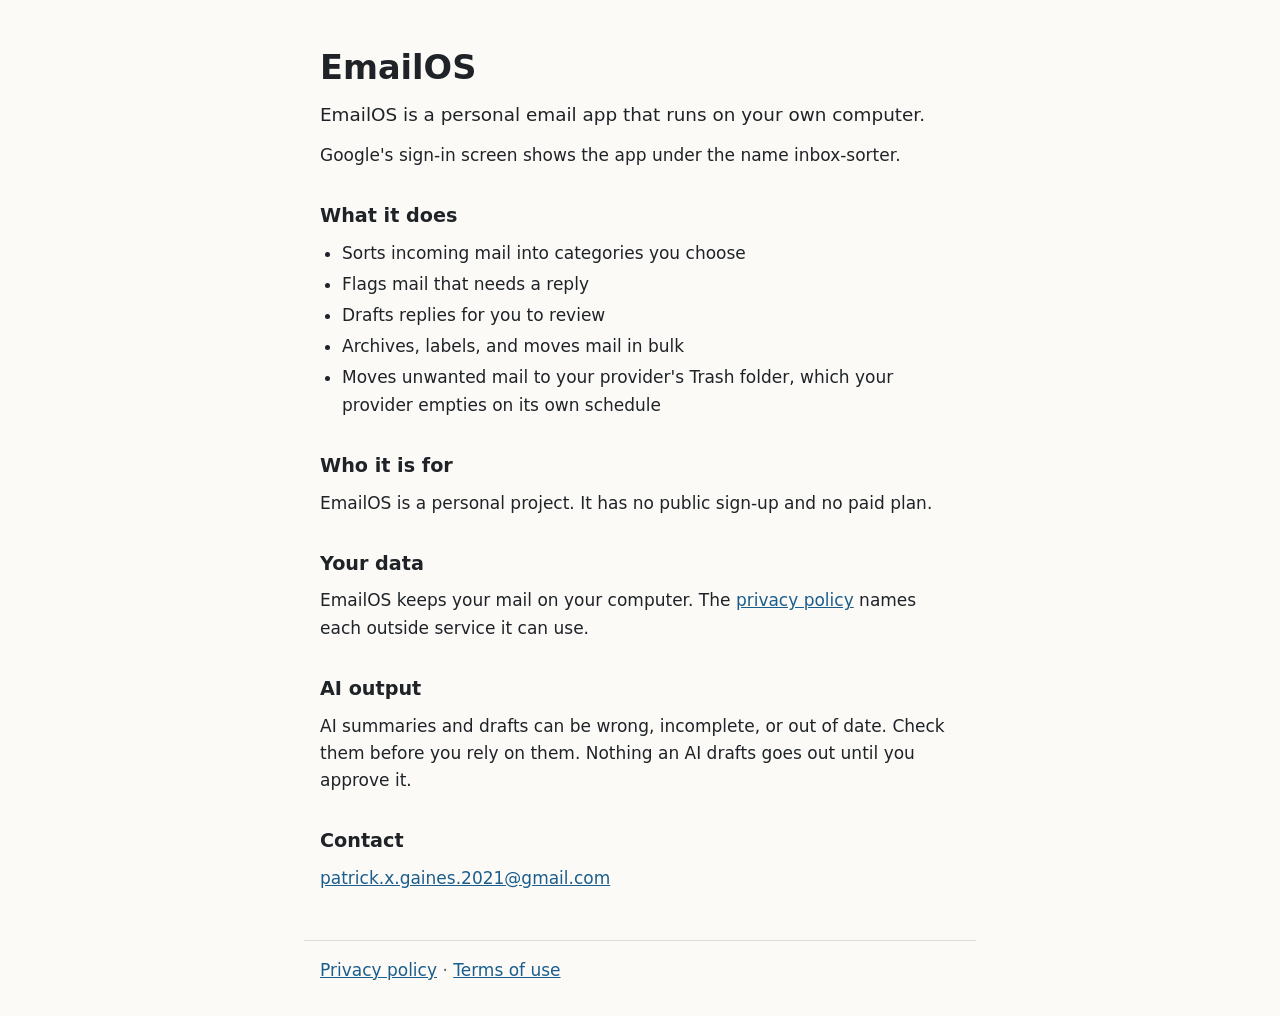
==== index.html @ 0edae31a "Add files via upload" ====
<!doctype html>
<html lang="en-NZ">
<head>
<meta charset="utf-8">
<meta name="viewport" content="width=device-width, initial-scale=1">
<title>EmailOS</title>
<meta name="description" content="EmailOS is a personal email app that runs on your own computer.">
<link rel="stylesheet" href="style.css">
</head>
<body>
<main>
<h1>EmailOS</h1>
<p class="lead">EmailOS is a personal email app that runs on your own computer.</p>
<p>Google's sign-in screen shows the app under the name inbox-sorter.</p>

<h2>What it does</h2>
<ul>
<li>Sorts incoming mail into categories you choose</li>
<li>Flags mail that needs a reply</li>
<li>Drafts replies for you to review</li>
<li>Archives, labels, and moves mail in bulk</li>
<li>Moves unwanted mail to your provider's Trash folder, which your provider empties on its own schedule</li>
</ul>

<h2>Who it is for</h2>
<p>EmailOS is a personal project. It has no public sign-up and no paid plan.</p>

<h2>Your data</h2>
<p>EmailOS keeps your mail on your computer. The <a href="privacy.html">privacy policy</a> names each outside service it can use.</p>

<h2>AI output</h2>
<p>AI summaries and drafts can be wrong, incomplete, or out of date. Check them before you rely on them. Nothing an AI drafts goes out until you approve it.</p>

<h2>Contact</h2>
<p><a href="mailto:patrick.x.gaines.2021@gmail.com">patrick.x.gaines.2021@gmail.com</a></p>
</main>
<footer><a href="privacy.html">Privacy policy</a> · <a href="terms.html">Terms of use</a></footer>
</body>
</html>
---- style.css ----
:root {
  --bg: #fbfaf7;
  --ink: #1f2328;
  --muted: #5b6168;
  --link: #1b5e8c;
  --line: #dfdcd4;
}

@media (prefers-color-scheme: dark) {
  :root {
    --bg: #17191c;
    --ink: #eceae5;
    --muted: #a7acb2;
    --link: #8cc4ea;
    --line: #33373c;
  }
}

* { box-sizing: border-box; }

body {
  margin: 0;
  background: var(--bg);
  color: var(--ink);
  font: 17px/1.6 system-ui, -apple-system, "Segoe UI", Roboto, sans-serif;
}

main, footer {
  max-width: 42rem;
  margin: 0 auto;
  padding: 0 16px;
}

main { padding-top: 48px; }

footer {
  margin-top: 48px;
  padding-top: 16px;
  padding-bottom: 32px;
  border-top: 1px solid var(--line);
  color: var(--muted);
}

h1 { font-size: 2.1rem; line-height: 1.2; margin: 0 0 12px; }
h2 { font-size: 1.2rem; margin: 32px 0 8px; }
p, ul { margin: 0 0 12px; }
ul { padding-left: 22px; }
li { margin-bottom: 4px; }
a { color: var(--link); }
.lead { font-size: 1.15rem; }
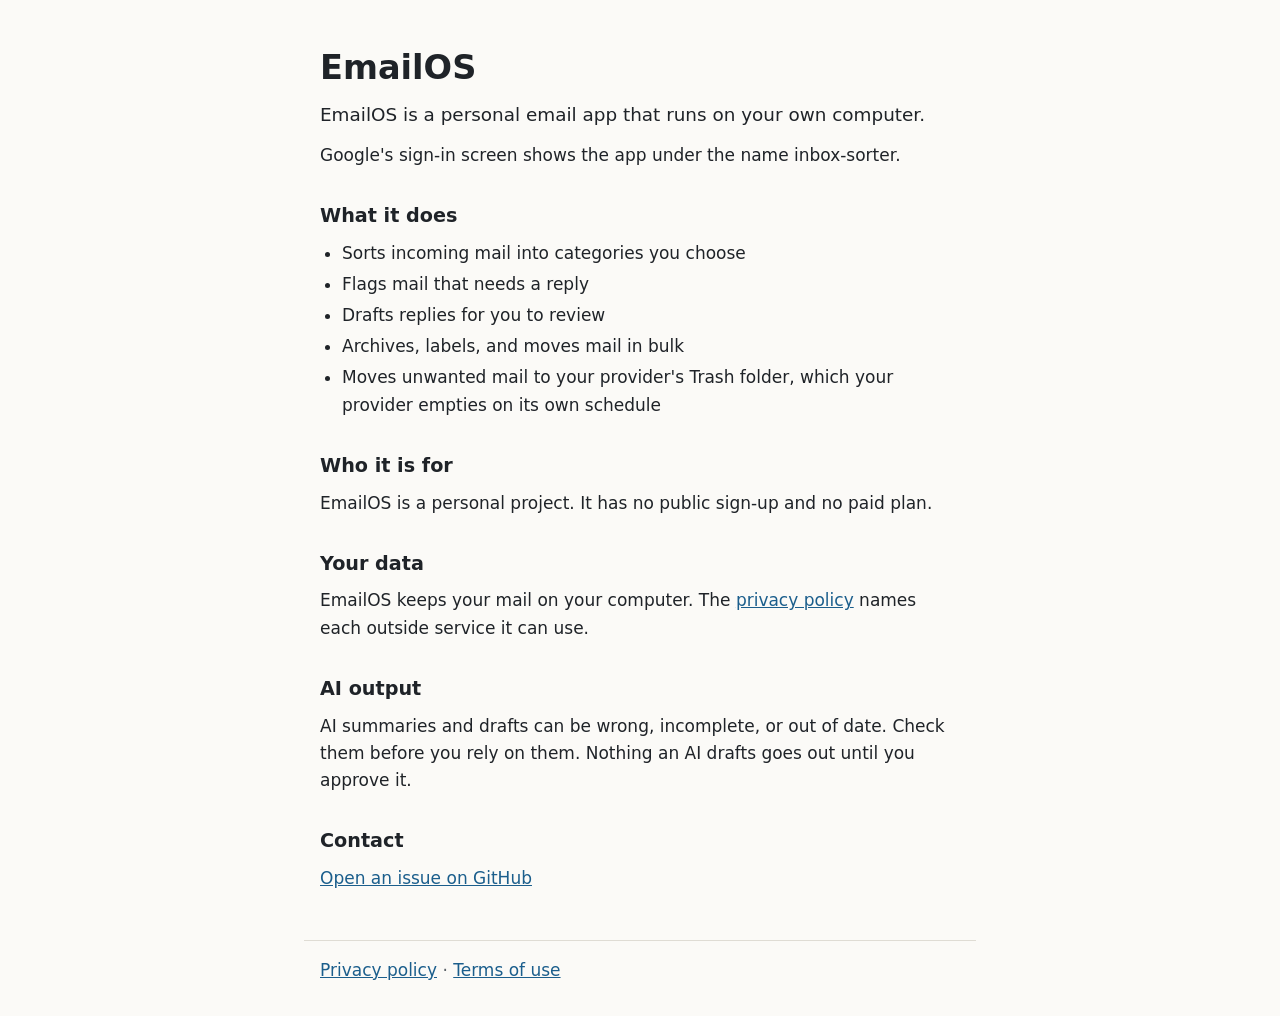
==== commit 75433335: "Add files via upload" ====
--- a/index.html
+++ b/index.html
@@ -32,7 +32,7 @@
 <p>AI summaries and drafts can be wrong, incomplete, or out of date. Check them before you rely on them. Nothing an AI drafts goes out until you approve it.</p>
 
 <h2>Contact</h2>
-<p><a href="mailto:patrick.x.gaines.2021@gmail.com">patrick.x.gaines.2021@gmail.com</a></p>
+<p><a href="https://github.com/cyclone123ok/emailos-site/issues">Open an issue on GitHub</a></p>
 </main>
 <footer><a href="privacy.html">Privacy policy</a> · <a href="terms.html">Terms of use</a></footer>
 </body>
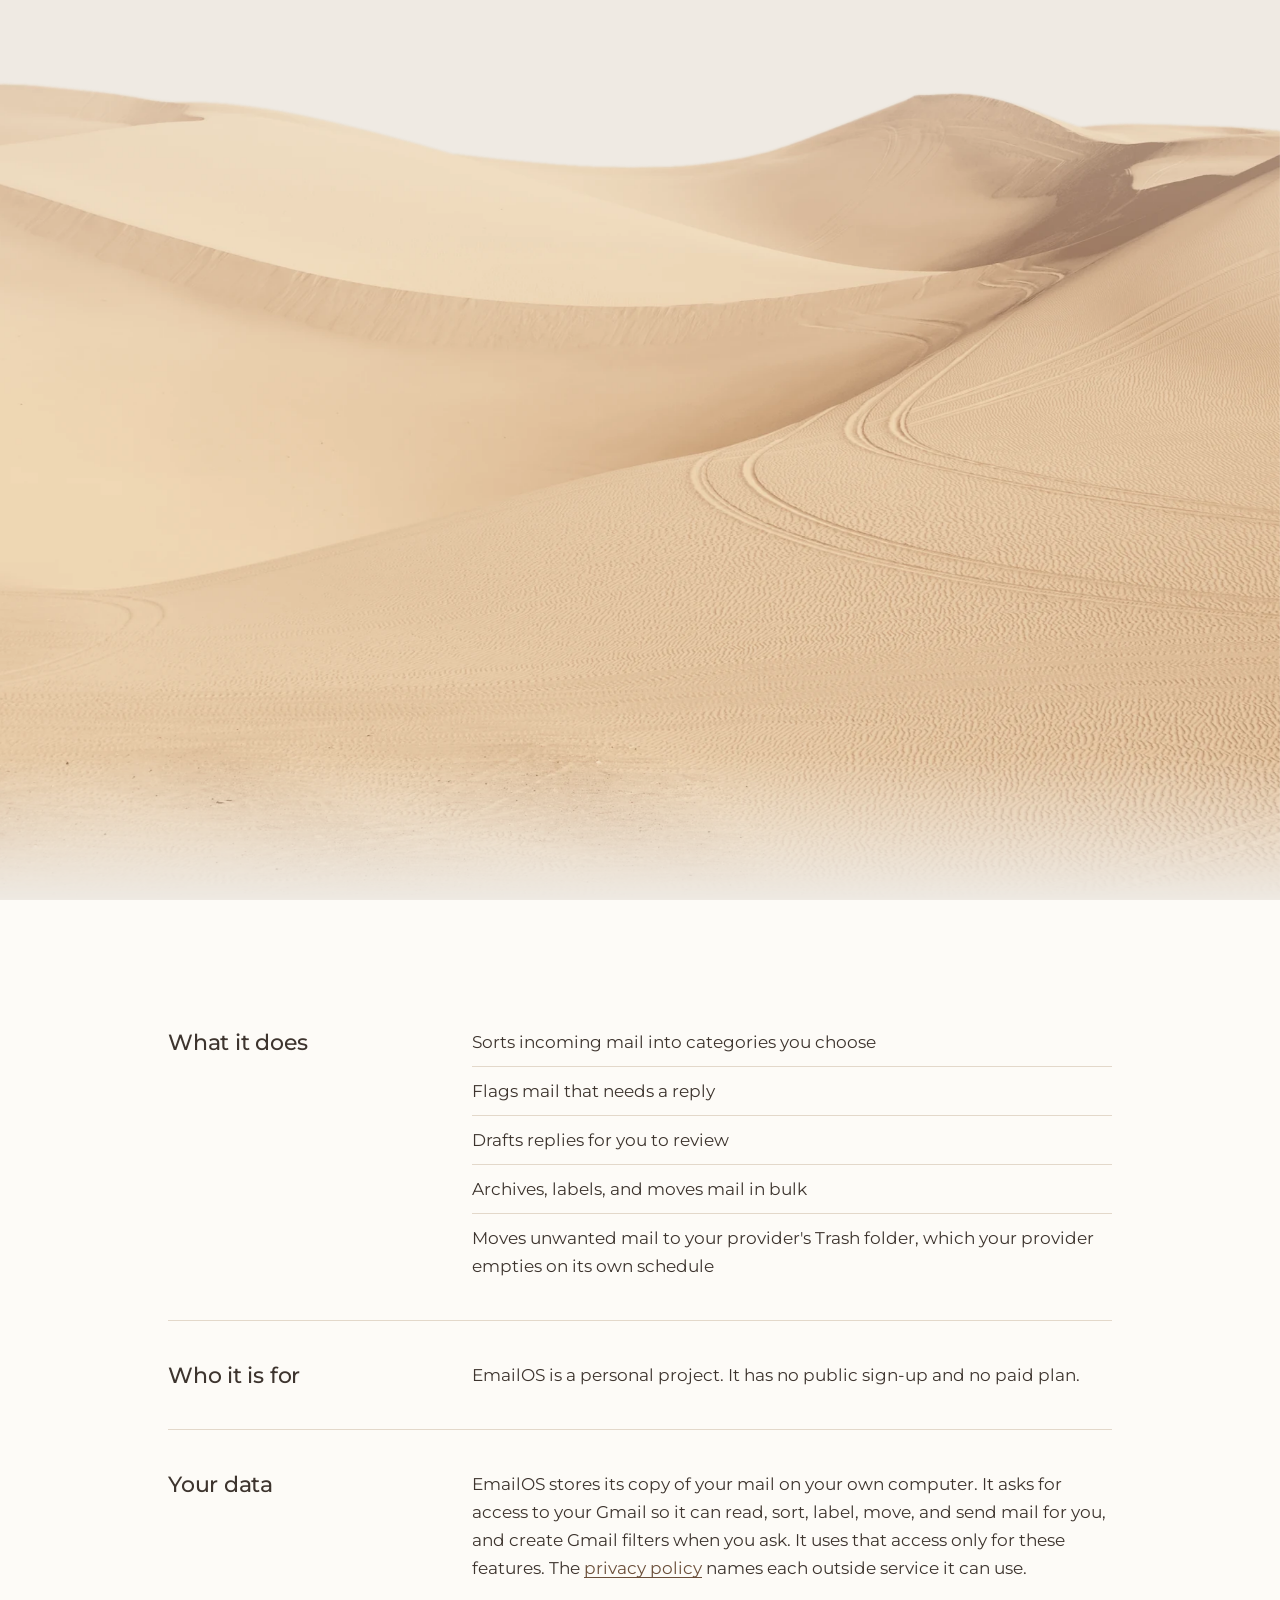
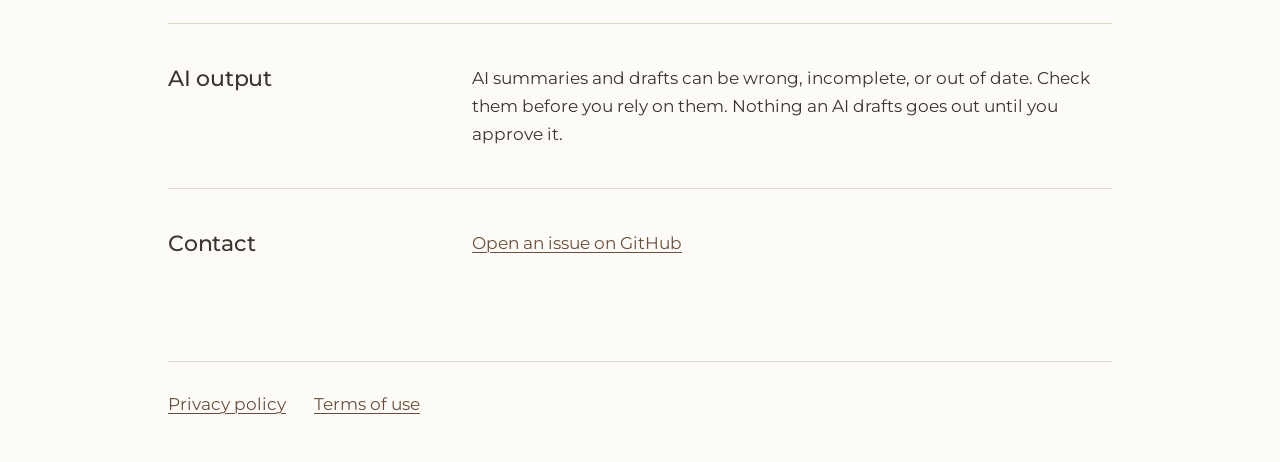
==== commit 4a652062: "New home page, corrected privacy and terms" ====
--- a/index.html
+++ b/index.html
@@ -1,39 +1,77 @@
-<!doctype html>
+<!DOCTYPE html>
 <html lang="en-NZ">
 <head>
 <meta charset="utf-8">
 <meta name="viewport" content="width=device-width, initial-scale=1">
-<title>EmailOS</title>
+<meta http-equiv="Content-Security-Policy" content="default-src 'none'; img-src 'self'; style-src 'self'; font-src 'self'; script-src 'self'; base-uri 'none'; form-action 'none'">
+<meta name="referrer" content="strict-origin-when-cross-origin">
+<title>EmailOS | Less inbox. More day.</title>
 <meta name="description" content="EmailOS is a personal email app that runs on your own computer.">
-<link rel="stylesheet" href="style.css">
+<link rel="canonical" href="https://cyclone123ok.github.io/emailos-site/">
+<meta name="theme-color" content="#efeae3" media="(prefers-color-scheme: light)">
+<meta name="theme-color" content="#2f2823" media="(prefers-color-scheme: dark)">
+<meta property="og:type" content="website">
+<meta property="og:title" content="EmailOS | Less inbox. More day.">
+<meta property="og:description" content="EmailOS is a personal email app that runs on your own computer.">
+<meta property="og:url" content="https://cyclone123ok.github.io/emailos-site/">
+<meta property="og:image" content="https://cyclone123ok.github.io/emailos-site/assets/dunes-1000.webp">
+<link rel="icon" href="assets/icon.svg" type="image/svg+xml">
+<link rel="preload" href="assets/montserrat.woff2" as="font" type="font/woff2" crossorigin>
+<link rel="stylesheet" href="style.css?v=6">
+<script src="intro.js?v=6"></script>
 </head>
-<body>
-<main>
-<h1>EmailOS</h1>
-<p class="lead">EmailOS is a personal email app that runs on your own computer.</p>
-<p>Google's sign-in screen shows the app under the name inbox-sorter.</p>
+<body class="home">
+<a class="skip" href="#about">Skip to the details</a>
 
-<h2>What it does</h2>
-<ul>
-<li>Sorts incoming mail into categories you choose</li>
-<li>Flags mail that needs a reply</li>
-<li>Drafts replies for you to review</li>
-<li>Archives, labels, and moves mail in bulk</li>
-<li>Moves unwanted mail to your provider's Trash folder, which your provider empties on its own schedule</li>
-</ul>
+<header class="hero">
+  <picture>
+    <source media="(prefers-color-scheme: dark)" srcset="assets/dunes-dark-1000.webp 1000w, assets/dunes-dark.webp 2400w" sizes="100vw">
+    <img class="hero-dunes" src="assets/dunes-1000.webp" srcset="assets/dunes-1000.webp 1000w, assets/dunes.webp 2400w" sizes="100vw" alt="" fetchpriority="high" decoding="async">
+  </picture>
+  <div class="hero-brand">
+    <h1><img src="assets/icon.svg" alt="" width="72" height="72"><span>EmailOS</span></h1>
+    <p class="hero-slogan">Less inbox. More day.</p>
+    <p class="lead">EmailOS is a personal email app that runs on your own computer.</p>
+    <p class="hero-note">Google's sign-in screen shows the app under the name <span class="keep">inbox-sorter</span>.</p>
+  </div>
+  <a class="hero-next" href="#about" aria-label="Read about EmailOS">
+    <svg viewBox="0 0 24 24" width="24" height="24" fill="none" stroke="currentColor" stroke-width="1.6" stroke-linecap="round" stroke-linejoin="round" aria-hidden="true"><path d="M5 9l7 7 7-7"/></svg>
+  </a>
+</header>
 
-<h2>Who it is for</h2>
-<p>EmailOS is a personal project. It has no public sign-up and no paid plan.</p>
+<main id="about" tabindex="-1">
+  <section>
+    <h2>What it does</h2>
+    <ul class="ruled">
+      <li>Sorts incoming mail into categories you choose</li>
+      <li>Flags mail that needs a reply</li>
+      <li>Drafts replies for you to review</li>
+      <li>Archives, labels, and moves mail in bulk</li>
+      <li>Moves unwanted mail to your provider's Trash folder, which your provider empties on its own schedule</li>
+    </ul>
+  </section>
 
-<h2>Your data</h2>
-<p>EmailOS keeps your mail on your computer. The <a href="privacy.html">privacy policy</a> names each outside service it can use.</p>
+  <section>
+    <h2>Who it is for</h2>
+    <p>EmailOS is a personal project. It has no public sign-up and no paid plan.</p>
+  </section>
 
-<h2>AI output</h2>
-<p>AI summaries and drafts can be wrong, incomplete, or out of date. Check them before you rely on them. Nothing an AI drafts goes out until you approve it.</p>
+  <section>
+    <h2>Your data</h2>
+    <p>EmailOS stores its copy of your mail on your own computer. It asks for access to your Gmail so it can read, sort, label, move, and send mail for you, and create Gmail filters when you ask. It uses that access only for these features. The <a href="privacy.html">privacy policy</a> names each outside service it can use.</p>
+  </section>
 
-<h2>Contact</h2>
-<p><a href="https://github.com/cyclone123ok/emailos-site/issues">Open an issue on GitHub</a></p>
+  <section>
+    <h2>AI output</h2>
+    <p>AI summaries and drafts can be wrong, incomplete, or out of date. Check them before you rely on them. Nothing an AI drafts goes out until you approve it.</p>
+  </section>
+
+  <section>
+    <h2>Contact</h2>
+    <p><a href="https://github.com/cyclone123ok/emailos-site/issues">Open an issue on GitHub</a></p>
+  </section>
 </main>
-<footer><a href="privacy.html">Privacy policy</a> · <a href="terms.html">Terms of use</a></footer>
+
+<footer><a href="privacy.html">Privacy policy</a><a href="terms.html">Terms of use</a></footer>
 </body>
 </html>
--- a/style.css
+++ b/style.css
@@ -1,50 +1,354 @@
+@font-face {
+  font-family: "Montserrat";
+  src: url("assets/montserrat.woff2") format("woff2");
+  font-weight: 100 900;
+  font-display: swap;
+}
+
+@font-face {
+  font-family: "Kaushan Script";
+  src: url("assets/kaushan-script.woff2") format("woff2");
+  font-display: swap;
+}
+
 :root {
-  --bg: #fbfaf7;
-  --ink: #1f2328;
-  --muted: #5b6168;
-  --link: #1b5e8c;
-  --line: #dfdcd4;
+  color-scheme: light dark;
+  --bg: #fdfbf7;
+  --sky: #efeae3;
+  --ink: #3d342e;
+  --paint: #3d342e;
+  --muted: #6e5e51;
+  --link: #6b4f3a;
+  --line: #e3d8ca;
+  --ring: #6b4f3a;
+  --pick: #c2b2a2;
+  --glow: rgb(253 251 247 / 0.62);
+  --sprite: url("assets/slogan-light.webp");
+  --ease: cubic-bezier(0.16, 1, 0.3, 1);
 }
 
 @media (prefers-color-scheme: dark) {
   :root {
-    --bg: #17191c;
-    --ink: #eceae5;
-    --muted: #a7acb2;
-    --link: #8cc4ea;
-    --line: #33373c;
+    --bg: #241e1a;
+    --sky: #2f2823;
+    --ink: #fdfbf7;
+    --paint: #fdfbf7;
+    --muted: #d3c6b8;
+    --link: #e2c9ad;
+    --line: #4d4339;
+    --ring: #e2c9ad;
+    --pick: #684f3a;
+    --glow: rgb(36 30 26 / 0.18);
+    --sprite: url("assets/slogan-dark.webp");
   }
 }
 
 * { box-sizing: border-box; }
+
+html {
+  scroll-behavior: smooth;
+  scrollbar-color: var(--pick) var(--bg);
+  -webkit-text-size-adjust: 100%;
+}
 
 body {
   margin: 0;
   background: var(--bg);
   color: var(--ink);
-  font: 17px/1.6 system-ui, -apple-system, "Segoe UI", Roboto, sans-serif;
-}
-
-main, footer {
-  max-width: 42rem;
+  font: 400 1.0625rem/1.65 "Montserrat", system-ui, -apple-system, "Segoe UI", sans-serif;
+}
+
+::selection { background: var(--pick); color: var(--ink); }
+
+a {
+  color: var(--link);
+  text-decoration-thickness: 1px;
+  text-underline-offset: 3px;
+}
+
+a:hover { text-decoration-thickness: 2px; }
+
+:focus-visible {
+  outline: 2px solid var(--ring);
+  outline-offset: 3px;
+  border-radius: 2px;
+}
+
+main:focus { outline: none; }
+
+.skip {
+  position: absolute;
+  left: 16px;
+  top: -64px;
+  z-index: 5;
+  padding: 10px 16px;
+  background: var(--bg);
+  color: var(--ink);
+  border-radius: 6px;
+}
+
+.skip:focus { top: 16px; }
+
+/* The hero is the same dune as the app, and its resting state needs no script. */
+.hero {
+  position: relative;
+  display: flex;
+  flex-direction: column;
+  align-items: center;
+  min-height: 100vh;
+  min-height: 100svh;
+  padding: clamp(72px, 15svh, 150px) 16px 96px;
+  overflow: hidden;
+  background: var(--sky);
+  text-align: center;
+}
+
+.hero-dunes {
+  position: absolute;
+  inset: 0;
+  width: 100%;
+  height: 100%;
+  object-fit: cover;
+  object-position: center 30%;
+}
+
+.hero-brand {
+  position: relative;
+  z-index: 1;
+  display: grid;
+  justify-items: center;
+  gap: 6px;
+  max-width: 40rem;
+}
+
+/* The dune has a dark ridge behind this text, so soft light keeps it readable at every width. */
+.hero-brand::before {
+  content: "";
+  position: absolute;
+  z-index: -1;
+  inset: -12% -22% -18%;
+  background: radial-gradient(closest-side, var(--glow) 62%, transparent);
+}
+
+.hero h1 {
+  display: flex;
+  align-items: center;
+  gap: 16px;
+  margin: 0;
+  font-size: clamp(2.6rem, 8vw, 4.5rem);
+  font-weight: 300;
+  line-height: 1.1;
+  letter-spacing: -0.02em;
+}
+
+.hero h1 img {
+  width: 1.15em;
+  height: 1.15em;
+  border-radius: 22%;
+  box-shadow: 0 10px 24px rgb(61 52 46 / 0.18);
+}
+
+.hero-slogan {
+  margin: 4px 0 18px;
+  color: var(--paint);
+  font-family: "Kaushan Script", "Brush Script MT", cursive;
+  font-size: clamp(1.7rem, 4.4vw, 2.5rem);
+  line-height: 1.25;
+}
+
+.lead {
+  max-width: 30rem;
+  margin: 0;
+  font-size: clamp(1.05rem, 2.2vw, 1.2rem);
+  font-weight: 500;
+  line-height: 1.5;
+  text-wrap: balance;
+}
+
+.hero-note {
+  max-width: 30rem;
+  margin: 8px 0 0;
+  font-size: 0.875rem;
+  font-weight: 500;
+  text-wrap: balance;
+}
+
+.keep { white-space: nowrap; }
+
+.hero-next {
+  position: absolute;
+  z-index: 1;
+  bottom: 24px;
+  left: 50%;
+  display: grid;
+  place-items: center;
+  width: 48px;
+  height: 48px;
+  margin-left: -24px;
+  border-radius: 50%;
+  color: var(--ink);
+  transition: transform 220ms var(--ease);
+}
+
+.hero-next:hover { transform: translateY(3px); }
+
+/* The opening. Letters are their own layers, so the paint rasters once and only moves after that. */
+.wave {
+  position: absolute;
+  z-index: 2;
+  inset: 0;
+  display: flex;
+  flex-wrap: wrap;
+  align-content: flex-start;
+  justify-content: center;
+  gap: 0 0.34em;
+  padding: clamp(96px, 23svh, 230px) 16px 0;
+  font-size: clamp(3.4rem, 8.6vw, 6rem);
+  line-height: 1.2;
+  pointer-events: none;
+}
+
+.wave-line, .wave-word { display: inline-flex; white-space: nowrap; }
+.wave-line { gap: 0 0.28em; height: 1.2em; }
+
+.wave-letter {
+  display: inline-block;
+  flex: none;
+  width: calc(var(--w) * 1em);
+  height: 1.9063em;
+  margin: -0.3542em calc((var(--a) - var(--w)) * 0.5em);
+  background: var(--sprite) no-repeat calc(var(--x) * -1em) 0 / 16.3229em 1.9063em;
+  opacity: 0;
+  transform-origin: 50% 70%;
+  will-change: transform, opacity;
+  animation: land 1050ms var(--ease) both;
+  animation-delay: calc(var(--i) * var(--stagger));
+}
+
+@keyframes land {
+  0% { opacity: 0; transform: translate3d(-0.08em, 0.95em, 0) rotate(9deg) scale(0.9); }
+  38% { opacity: 1; }
+  58% { transform: translate3d(0, -0.12em, 0) rotate(-2.5deg) scale(1.02); }
+  100% { opacity: 1; transform: none; }
+}
+
+.intro-out .wave-letter {
+  animation: recede 560ms cubic-bezier(0.7, 0, 0.84, 0) both;
+  animation-delay: calc(var(--i) * 10ms);
+}
+
+@keyframes recede {
+  0% { opacity: 1; transform: none; }
+  100% { opacity: 0; transform: translate3d(0.06em, -0.32em, 0) rotate(-3deg) scale(1.03); }
+}
+
+.intro { overflow: hidden; }
+.intro .hero-brand, .intro .hero-next { opacity: 0; }
+
+.intro .hero-dunes {
+  animation: settle 4300ms var(--ease) both;
+}
+
+@keyframes settle {
+  from { transform: scale(1.05); }
+  to { transform: none; }
+}
+
+.intro.intro-logo .hero-brand,
+.intro.intro-logo .hero-next {
+  opacity: 1;
+  transition: opacity 1100ms var(--ease);
+}
+
+.intro.intro-skip .wave { opacity: 0; transition: opacity 220ms ease-out; }
+.intro.intro-skip .hero-brand,
+.intro.intro-skip .hero-next { transition-duration: 240ms; }
+
+/* The details read like a calm page of notes: rows on the page, not boxes. */
+main {
+  width: min(100%, 64rem);
   margin: 0 auto;
-  padding: 0 16px;
-}
-
-main { padding-top: 48px; }
+  padding-inline: clamp(16px, 5vw, 40px);
+}
+
+main { padding-block: clamp(40px, 8vw, 88px) 0; }
+
+section {
+  display: grid;
+  grid-template-columns: minmax(0, 15rem) minmax(0, 1fr);
+  gap: 8px clamp(24px, 5vw, 64px);
+  padding-block: clamp(28px, 4vw, 40px);
+  border-top: 1px solid var(--line);
+}
+
+section:first-child { border-top: 0; }
+
+h2 {
+  margin: 0;
+  font-size: 1.35rem;
+  font-weight: 500;
+  line-height: 1.3;
+  letter-spacing: -0.01em;
+  text-wrap: balance;
+}
+
+section p, section ul { max-width: 65ch; margin: 0; }
+
+.ruled { padding: 0; list-style: none; }
+.ruled li { padding-block: 10px; border-bottom: 1px solid var(--line); }
+.ruled li:first-child { padding-top: 0; }
+.ruled li:last-child { border-bottom: 0; padding-bottom: 0; }
 
 footer {
-  margin-top: 48px;
-  padding-top: 16px;
-  padding-bottom: 32px;
+  display: flex;
+  flex-wrap: wrap;
+  gap: 8px 28px;
+  width: calc(min(100%, 64rem) - 2 * clamp(16px, 5vw, 40px));
+  margin: clamp(32px, 6vw, 64px) auto 0;
+  padding-block: 20px 36px;
   border-top: 1px solid var(--line);
   color: var(--muted);
 }
 
-h1 { font-size: 2.1rem; line-height: 1.2; margin: 0 0 12px; }
-h2 { font-size: 1.2rem; margin: 32px 0 8px; }
-p, ul { margin: 0 0 12px; }
-ul { padding-left: 22px; }
-li { margin-bottom: 4px; }
-a { color: var(--link); }
-.lead { font-size: 1.15rem; }
+footer a {
+  display: inline-block;
+  padding-block: 8px;
+}
+
+/* Privacy and terms stay plain reading pages with the same voice. */
+.page-top {
+  width: min(100%, 44rem);
+  margin: 0 auto;
+  padding: 24px 16px 0;
+}
+
+.page-top a {
+  display: inline-flex;
+  align-items: center;
+  gap: 10px;
+  min-height: 44px;
+  color: var(--ink);
+  font-weight: 500;
+  text-decoration: none;
+}
+
+.page-top img { width: 30px; height: 30px; border-radius: 22%; }
+
+body:not(.home) main { width: min(100%, 44rem); padding: 24px 16px 0; }
+body:not(.home) footer { width: calc(min(100%, 44rem) - 32px); }
+body:not(.home) h1 { margin: 0 0 12px; font-size: clamp(1.9rem, 5vw, 2.5rem); font-weight: 400; line-height: 1.2; letter-spacing: -0.02em; }
+body:not(.home) h2 { margin: 36px 0 8px; font-size: 1.2rem; }
+body:not(.home) main p, body:not(.home) main ul { max-width: 65ch; margin: 0 0 12px; }
+body:not(.home) main ul { padding-left: 22px; }
+body:not(.home) main li { margin-bottom: 4px; }
+
+@media (max-width: 40rem) {
+  section { grid-template-columns: minmax(0, 1fr); }
+  .wave { gap: 0; }
+  .wave-line { width: 100%; justify-content: center; }
+}
+
+@media (prefers-reduced-motion: reduce) {
+  html { scroll-behavior: auto; }
+  .hero-next { transition: none; }
+}
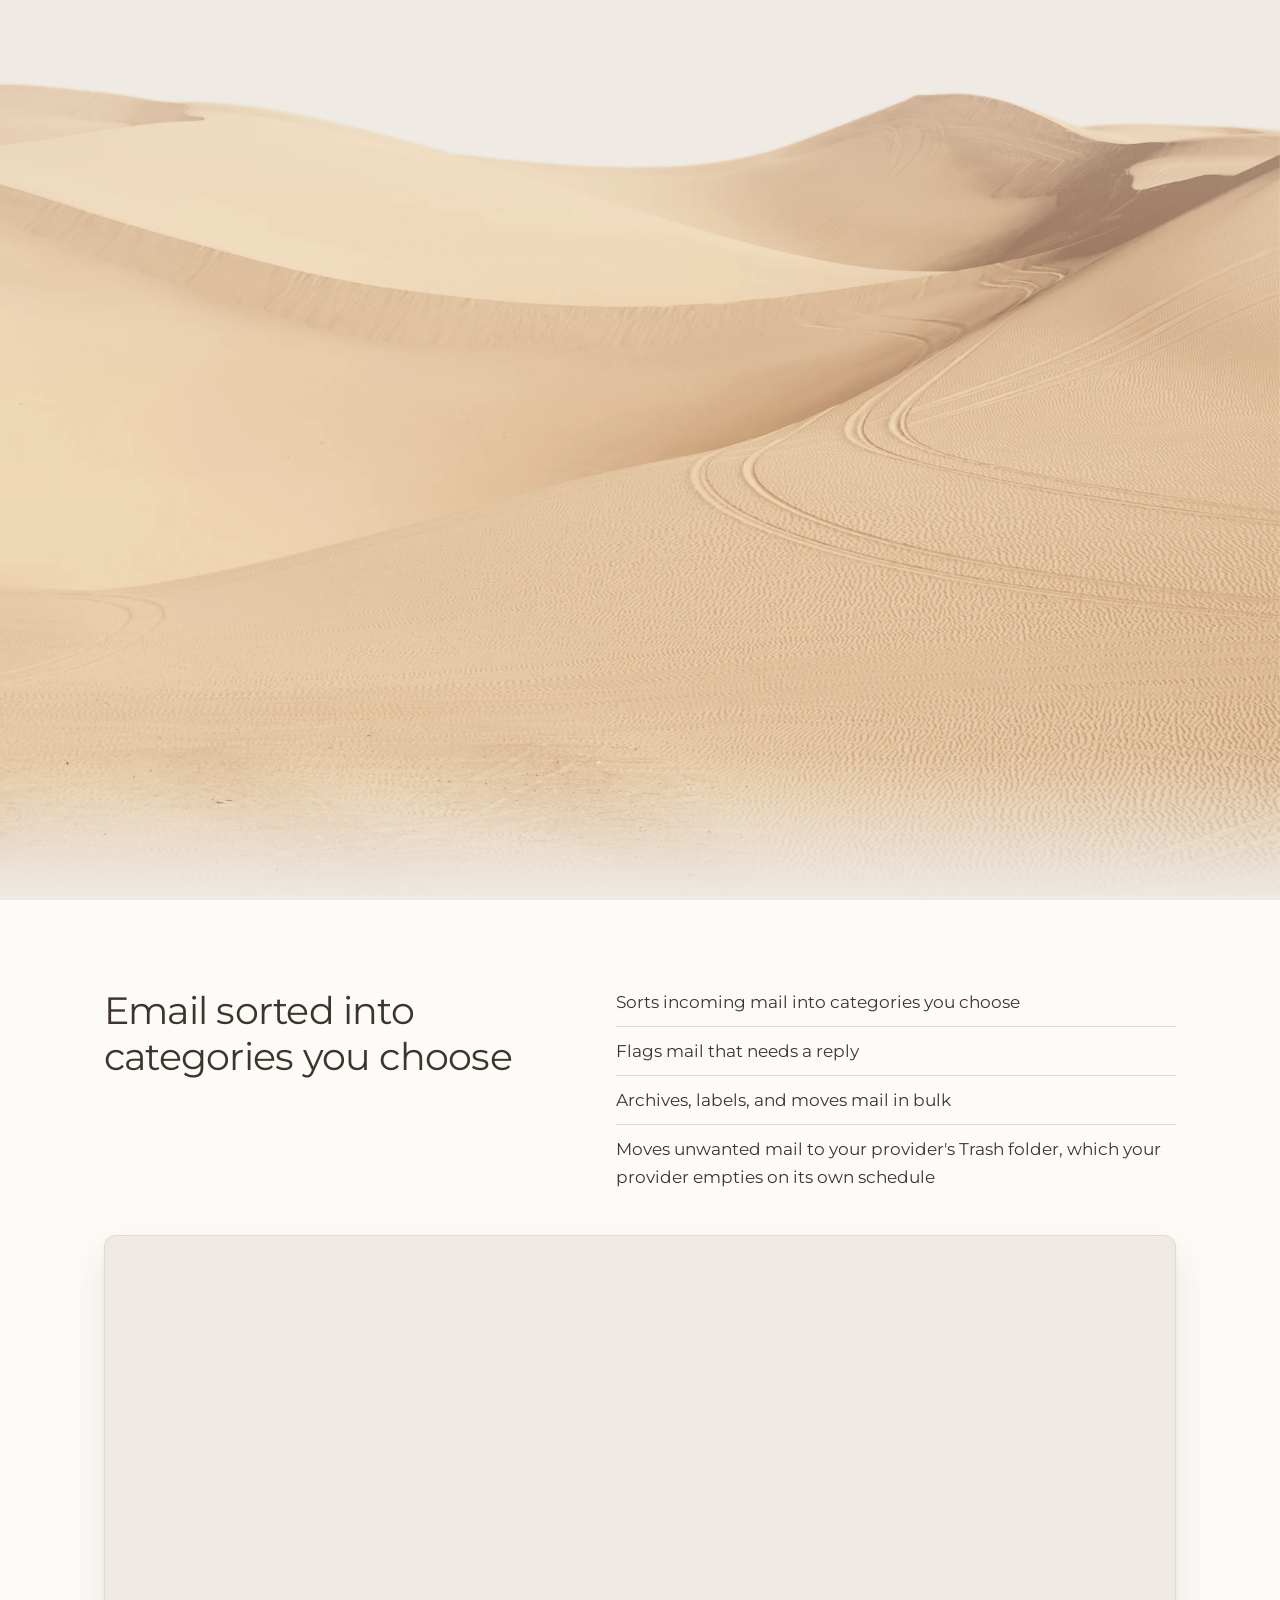
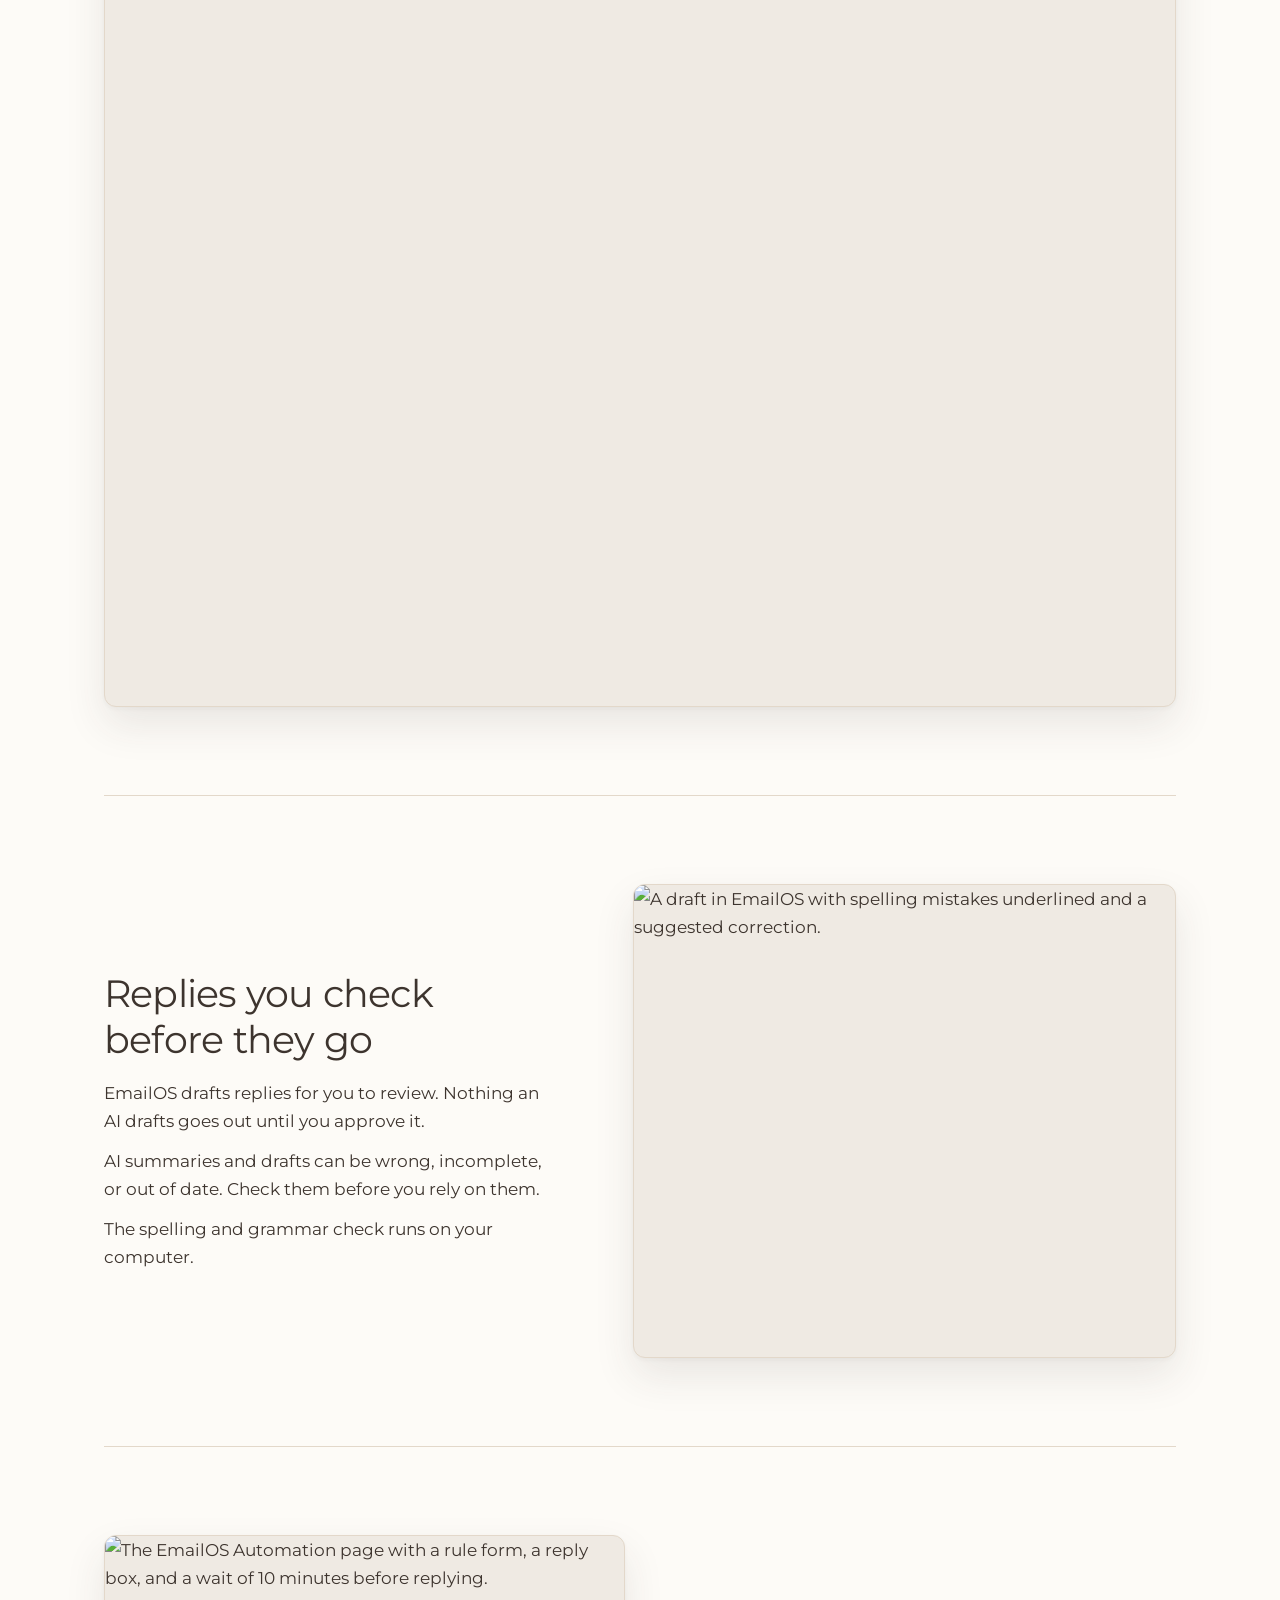
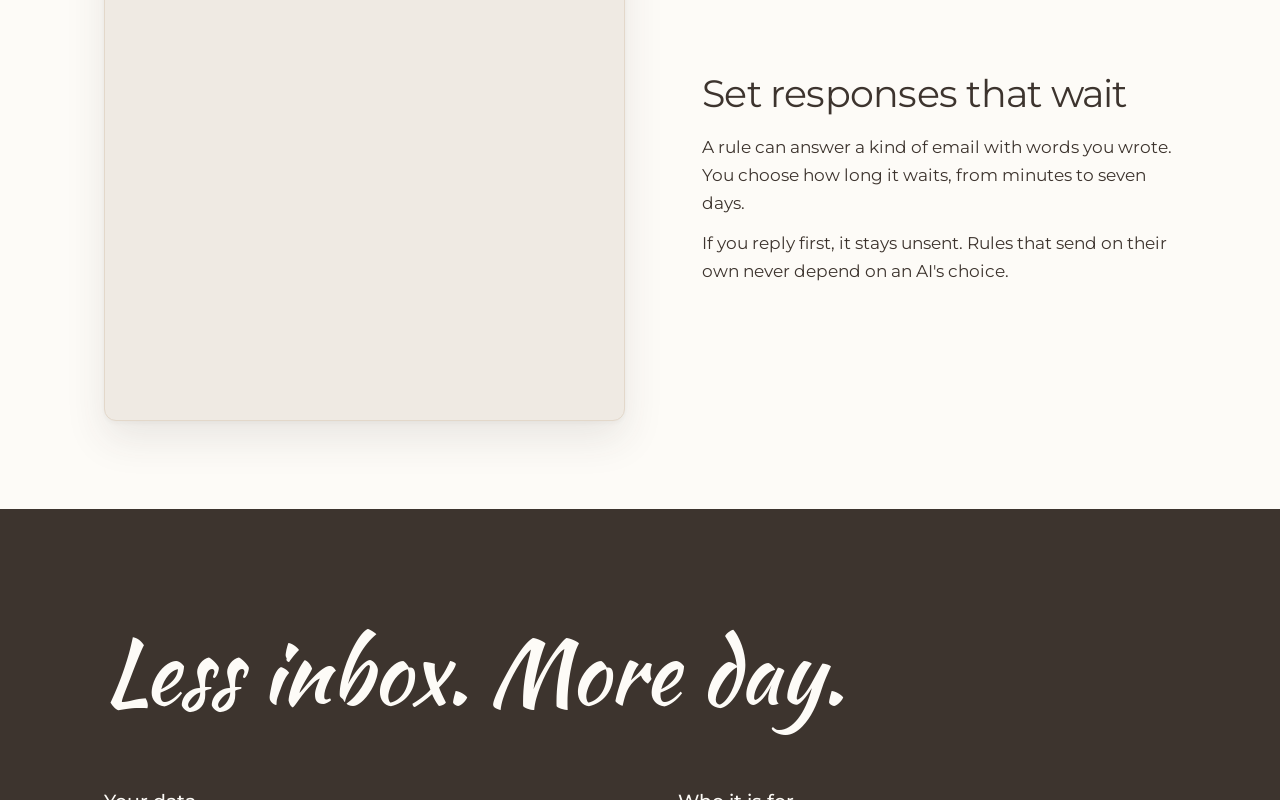
==== commit 90127730: "Show the real app, add navigation and closing band" ====
--- a/index.html
+++ b/index.html
@@ -1,9 +1,11 @@
 <!DOCTYPE html>
-<html lang="en-NZ">
+<html lang="en-NZ" data-type="software">
 <head>
 <meta charset="utf-8">
 <meta name="viewport" content="width=device-width, initial-scale=1">
 <meta http-equiv="Content-Security-Policy" content="default-src 'none'; img-src 'self'; style-src 'self'; font-src 'self'; script-src 'self'; base-uri 'none'; form-action 'none'">
+<meta name="page-type" content="software">
+<meta name="site-kind" content="software">
 <meta name="referrer" content="strict-origin-when-cross-origin">
 <title>EmailOS | Less inbox. More day.</title>
 <meta name="description" content="EmailOS is a personal email app that runs on your own computer.">
@@ -17,61 +19,91 @@
 <meta property="og:image" content="https://cyclone123ok.github.io/emailos-site/assets/dunes-1000.webp">
 <link rel="icon" href="assets/icon.svg" type="image/svg+xml">
 <link rel="preload" href="assets/montserrat.woff2" as="font" type="font/woff2" crossorigin>
-<link rel="stylesheet" href="style.css?v=6">
+<link rel="stylesheet" href="style.css?v=9">
 <script src="intro.js?v=6"></script>
 </head>
 <body class="home">
-<a class="skip" href="#about">Skip to the details</a>
+<a class="skip" href="#what">Skip to the details</a>
 
 <header class="hero">
+  <nav class="top" aria-label="Main">
+    <a href="#what">What it does</a>
+    <a href="privacy.html">Privacy</a>
+    <a href="terms.html">Terms</a>
+  </nav>
   <picture>
     <source media="(prefers-color-scheme: dark)" srcset="assets/dunes-dark-1000.webp 1000w, assets/dunes-dark.webp 2400w" sizes="100vw">
-    <img class="hero-dunes" src="assets/dunes-1000.webp" srcset="assets/dunes-1000.webp 1000w, assets/dunes.webp 2400w" sizes="100vw" alt="" fetchpriority="high" decoding="async">
+    <img class="hero-dunes" width="3200" height="1280" src="assets/dunes-1000.webp" srcset="assets/dunes-1000.webp 1000w, assets/dunes.webp 2400w" sizes="100vw" alt="" fetchpriority="high" decoding="async">
   </picture>
   <div class="hero-brand">
     <h1><img src="assets/icon.svg" alt="" width="72" height="72"><span>EmailOS</span></h1>
     <p class="hero-slogan">Less inbox. More day.</p>
     <p class="lead">EmailOS is a personal email app that runs on your own computer.</p>
-    <p class="hero-note">Google's sign-in screen shows the app under the name <span class="keep">inbox-sorter</span>.</p>
+    <a class="action" href="#what">See what EmailOS does<svg viewBox="0 0 24 24" width="18" height="18" fill="none" stroke="currentColor" stroke-width="1.8" stroke-linecap="round" stroke-linejoin="round" aria-hidden="true"><path d="M5 9l7 7 7-7"/></svg></a>
   </div>
-  <a class="hero-next" href="#about" aria-label="Read about EmailOS">
-    <svg viewBox="0 0 24 24" width="24" height="24" fill="none" stroke="currentColor" stroke-width="1.6" stroke-linecap="round" stroke-linejoin="round" aria-hidden="true"><path d="M5 9l7 7 7-7"/></svg>
-  </a>
 </header>
 
-<main id="about" tabindex="-1">
-  <section>
-    <h2>What it does</h2>
-    <ul class="ruled">
-      <li>Sorts incoming mail into categories you choose</li>
-      <li>Flags mail that needs a reply</li>
-      <li>Drafts replies for you to review</li>
-      <li>Archives, labels, and moves mail in bulk</li>
-      <li>Moves unwanted mail to your provider's Trash folder, which your provider empties on its own schedule</li>
-    </ul>
+<main id="what" tabindex="-1">
+  <section class="wide" aria-labelledby="sort-title">
+    <div class="copy">
+      <h2 id="sort-title">Email sorted into categories you choose</h2>
+      <ul class="ruled">
+        <li>Sorts incoming mail into categories you choose</li>
+        <li>Flags mail that needs a reply</li>
+        <li>Archives, labels, and moves mail in bulk</li>
+        <li>Moves unwanted mail to your provider's Trash folder, which your provider empties on its own schedule</li>
+      </ul>
+    </div>
+    <picture class="shot">
+      <source media="(prefers-color-scheme: dark)" srcset="assets/app-home-800-dark.webp 800w, assets/app-home-dark.webp 1500w" sizes="(max-width: 72rem) 100vw, 1072px">
+      <img src="assets/app-home-light.webp" srcset="assets/app-home-800-light.webp 800w, assets/app-home-light.webp 1500w" sizes="(max-width: 72rem) 100vw, 1072px" width="1500" height="949" loading="lazy" decoding="async" alt="The EmailOS home screen with demo mail: replies owed, tasks, and a board of categories with email counts.">
+    </picture>
   </section>
 
-  <section>
-    <h2>Who it is for</h2>
-    <p>EmailOS is a personal project. It has no public sign-up and no paid plan.</p>
+  <section class="split" aria-labelledby="write-title">
+    <div class="copy">
+      <h2 id="write-title">Replies you check before they go</h2>
+      <p>EmailOS drafts replies for you to review. Nothing an AI drafts goes out until you approve it.</p>
+      <p>AI summaries and drafts can be wrong, incomplete, or out of date. Check them before you rely on them.</p>
+      <p>The spelling and grammar check runs on your computer.</p>
+    </div>
+    <picture class="shot">
+      <source media="(prefers-color-scheme: dark)" srcset="assets/app-write-dark.webp">
+      <img src="assets/app-write-light.webp" width="837" height="730" loading="lazy" decoding="async" alt="A draft in EmailOS with spelling mistakes underlined and a suggested correction.">
+    </picture>
   </section>
 
-  <section>
-    <h2>Your data</h2>
-    <p>EmailOS stores its copy of your mail on your own computer. It asks for access to your Gmail so it can read, sort, label, move, and send mail for you, and create Gmail filters when you ask. It uses that access only for these features. The <a href="privacy.html">privacy policy</a> names each outside service it can use.</p>
+  <section class="split flip" aria-labelledby="rules-title">
+    <div class="copy">
+      <h2 id="rules-title">Set responses that wait</h2>
+      <p>A rule can answer a kind of email with words you wrote. You choose how long it waits, from minutes to seven days.</p>
+      <p>If you reply first, it stays unsent. Rules that send on their own never depend on an AI's choice.</p>
+    </div>
+    <picture class="shot">
+      <source media="(prefers-color-scheme: dark)" srcset="assets/app-rules-dark.webp">
+      <img src="assets/app-rules-light.webp" width="966" height="900" loading="lazy" decoding="async" alt="The EmailOS Automation page with a rule form, a reply box, and a wait of 10 minutes before replying.">
+    </picture>
   </section>
 
-  <section>
-    <h2>AI output</h2>
-    <p>AI summaries and drafts can be wrong, incomplete, or out of date. Check them before you rely on them. Nothing an AI drafts goes out until you approve it.</p>
-  </section>
-
-  <section>
-    <h2>Contact</h2>
-    <p><a href="https://github.com/cyclone123ok/emailos-site/issues">Open an issue on GitHub</a></p>
-  </section>
 </main>
 
-<footer><a href="privacy.html">Privacy policy</a><a href="terms.html">Terms of use</a></footer>
+<section class="close" aria-labelledby="close-title">
+  <div class="close-in">
+    <h2 id="close-title" class="close-slogan">Less inbox. More day.</h2>
+    <div class="close-grid">
+      <div>
+        <h3>Your data</h3>
+        <p>EmailOS stores its copy of your mail on your own computer. It asks for access to your Gmail so it can read, sort, label, move, and send mail for you, and create Gmail filters when you ask. It uses that access only for these features.</p>
+        <p>The <a href="privacy.html">privacy policy</a> names each outside service it can use.</p>
+      </div>
+      <div>
+        <h3>Who it is for</h3>
+        <p>EmailOS is a personal project. It has no public sign-up and no paid plan.</p>
+        <p><a href="https://github.com/cyclone123ok/emailos-site/issues">Open an issue on GitHub</a> to get in touch.</p>
+      </div>
+    </div>
+    <footer><a href="privacy.html">Privacy policy</a><a href="terms.html">Terms of use</a></footer>
+  </div>
+</section>
 </body>
 </html>
--- a/style.css
+++ b/style.css
@@ -97,7 +97,7 @@
   align-items: center;
   min-height: 100vh;
   min-height: 100svh;
-  padding: clamp(72px, 15svh, 150px) 16px 96px;
+  padding: clamp(88px, 15svh, 150px) 16px 64px;
   overflow: hidden;
   background: var(--sky);
   text-align: center;
@@ -165,32 +165,23 @@
   text-wrap: balance;
 }
 
-.hero-note {
-  max-width: 30rem;
-  margin: 8px 0 0;
-  font-size: 0.875rem;
+.action {
+  display: inline-flex;
+  align-items: center;
+  gap: 8px;
+  min-height: 48px;
+  margin-top: 18px;
+  padding: 0 22px;
+  border-radius: 999px;
+  background: var(--ink);
+  color: var(--bg);
   font-weight: 500;
-  text-wrap: balance;
-}
-
-.keep { white-space: nowrap; }
-
-.hero-next {
-  position: absolute;
-  z-index: 1;
-  bottom: 24px;
-  left: 50%;
-  display: grid;
-  place-items: center;
-  width: 48px;
-  height: 48px;
-  margin-left: -24px;
-  border-radius: 50%;
-  color: var(--ink);
-  transition: transform 220ms var(--ease);
-}
-
-.hero-next:hover { transform: translateY(3px); }
+  text-decoration: none;
+  transition: transform 180ms var(--ease), opacity 180ms var(--ease);
+}
+
+.action:hover { opacity: 0.9; transform: translateY(1px); }
+.action:active { transform: translateY(2px); }
 
 /* The opening. Letters are their own layers, so the paint rasters once and only moves after that. */
 .wave {
@@ -243,7 +234,7 @@
 }
 
 .intro { overflow: hidden; }
-.intro .hero-brand, .intro .hero-next { opacity: 0; }
+.intro .hero-brand, .intro .top { opacity: 0; }
 
 .intro .hero-dunes {
   animation: settle 4300ms var(--ease) both;
@@ -255,46 +246,131 @@
 }
 
 .intro.intro-logo .hero-brand,
-.intro.intro-logo .hero-next {
+.intro.intro-logo .top {
   opacity: 1;
   transition: opacity 1100ms var(--ease);
 }
 
 .intro.intro-skip .wave { opacity: 0; transition: opacity 220ms ease-out; }
 .intro.intro-skip .hero-brand,
-.intro.intro-skip .hero-next { transition-duration: 240ms; }
-
-/* The details read like a calm page of notes: rows on the page, not boxes. */
+.intro.intro-skip .top { transition-duration: 240ms; }
+
+/* Each section shows the real app, on open rows rather than boxes. */
+.top {
+  position: absolute;
+  z-index: 3;
+  top: 8px;
+  right: clamp(8px, 4vw, 32px);
+  display: flex;
+  gap: 4px;
+}
+
+.top a {
+  display: inline-flex;
+  align-items: center;
+  min-height: 44px;
+  padding: 0 12px;
+  color: var(--ink);
+  font-size: 0.9375rem;
+  font-weight: 500;
+  text-decoration: none;
+}
+
+.top a:hover { text-decoration: underline; text-decoration-thickness: 1px; text-underline-offset: 4px; }
+
 main {
-  width: min(100%, 64rem);
+  width: min(100%, 72rem);
   margin: 0 auto;
-  padding-inline: clamp(16px, 5vw, 40px);
-}
-
-main { padding-block: clamp(40px, 8vw, 88px) 0; }
-
-section {
+  padding: clamp(40px, 7vw, 88px) clamp(16px, 5vw, 40px) 0;
+  scroll-margin-top: 24px;
+}
+
+section { padding-block: clamp(40px, 7vw, 88px); border-top: 1px solid var(--line); }
+section:first-child { padding-top: 0; border-top: 0; }
+
+h2 {
+  margin: 0 0 16px;
+  font-size: clamp(1.6rem, 3.4vw, 2.4rem);
+  font-weight: 400;
+  line-height: 1.2;
+  letter-spacing: -0.02em;
+  text-wrap: balance;
+}
+
+.copy p { max-width: 58ch; margin: 0 0 12px; }
+.copy p:last-child { margin-bottom: 0; }
+
+.wide .copy {
   display: grid;
-  grid-template-columns: minmax(0, 15rem) minmax(0, 1fr);
-  gap: 8px clamp(24px, 5vw, 64px);
-  padding-block: clamp(28px, 4vw, 40px);
-  border-top: 1px solid var(--line);
-}
-
-section:first-child { border-top: 0; }
-
-h2 {
-  margin: 0;
-  font-size: 1.35rem;
-  font-weight: 500;
-  line-height: 1.3;
-  letter-spacing: -0.01em;
-  text-wrap: balance;
-}
-
-section p, section ul { max-width: 65ch; margin: 0; }
-
-.ruled { padding: 0; list-style: none; }
+  grid-template-columns: minmax(0, 1fr) minmax(0, 1.25fr);
+  gap: 16px clamp(24px, 5vw, 64px);
+  margin-bottom: clamp(24px, 4vw, 44px);
+}
+
+.wide h2 { margin: 0; }
+
+.split {
+  display: grid;
+  grid-template-columns: minmax(0, 1fr) minmax(0, 1.2fr);
+  align-items: center;
+  gap: 24px clamp(32px, 6vw, 80px);
+}
+
+.flip { grid-template-columns: minmax(0, 1.1fr) minmax(0, 1fr); }
+.flip .shot { order: -1; }
+
+/* The page ends on one solid band, so the last screen has weight. */
+.close {
+  padding-block: clamp(56px, 9vw, 112px) 0;
+  border: 0;
+  background: var(--ink);
+  color: var(--bg);
+}
+
+.close-in {
+  width: calc(min(100%, 72rem) - 2 * clamp(16px, 5vw, 40px));
+  margin: 0 auto;
+}
+
+.close-slogan {
+  margin: 0 0 clamp(32px, 6vw, 64px);
+  font-family: "Kaushan Script", "Brush Script MT", cursive;
+  font-size: clamp(2.6rem, 8vw, 5.5rem);
+  font-weight: 400;
+  letter-spacing: 0;
+  line-height: 1.15;
+}
+
+.close-grid {
+  display: grid;
+  grid-template-columns: repeat(2, minmax(0, 1fr));
+  gap: 32px clamp(32px, 6vw, 80px);
+}
+
+.close h3 { margin: 0 0 10px; font-size: 1.2rem; font-weight: 500; }
+.close p { max-width: 58ch; margin: 0 0 12px; }
+.close a { color: inherit; }
+.close :focus-visible { outline-color: currentColor; }
+
+.close footer {
+  width: auto;
+  margin-top: clamp(40px, 7vw, 72px);
+  border-top-color: color-mix(in srgb, var(--bg) 26%, transparent);
+  color: inherit;
+}
+
+.shot {
+  display: block;
+  overflow: hidden;
+  border: 1px solid var(--line);
+  border-radius: 12px;
+  background: var(--sky);
+  box-shadow: 0 2px 4px rgb(61 52 46 / 0.04), 0 18px 40px rgb(61 52 46 / 0.1);
+}
+
+.shot img { display: block; width: 100%; height: auto; }
+
+.ruled { padding: 0; margin: 0; list-style: none; }
 .ruled li { padding-block: 10px; border-bottom: 1px solid var(--line); }
 .ruled li:first-child { padding-top: 0; }
 .ruled li:last-child { border-bottom: 0; padding-bottom: 0; }
@@ -303,8 +379,8 @@
   display: flex;
   flex-wrap: wrap;
   gap: 8px 28px;
-  width: calc(min(100%, 64rem) - 2 * clamp(16px, 5vw, 40px));
-  margin: clamp(32px, 6vw, 64px) auto 0;
+  width: calc(min(100%, 72rem) - 2 * clamp(16px, 5vw, 40px));
+  margin: 0 auto;
   padding-block: 20px 36px;
   border-top: 1px solid var(--line);
   color: var(--muted);
@@ -342,13 +418,18 @@
 body:not(.home) main ul { padding-left: 22px; }
 body:not(.home) main li { margin-bottom: 4px; }
 
+@media (max-width: 50rem) {
+  .wide .copy, .split, .flip, .close-grid { grid-template-columns: minmax(0, 1fr); }
+  .flip .shot { order: 0; }
+}
+
 @media (max-width: 40rem) {
-  section { grid-template-columns: minmax(0, 1fr); }
+  .top { right: 0; left: 0; justify-content: center; }
   .wave { gap: 0; }
   .wave-line { width: 100%; justify-content: center; }
 }
 
 @media (prefers-reduced-motion: reduce) {
   html { scroll-behavior: auto; }
-  .hero-next { transition: none; }
-}
+  .action { transition: none; }
+}
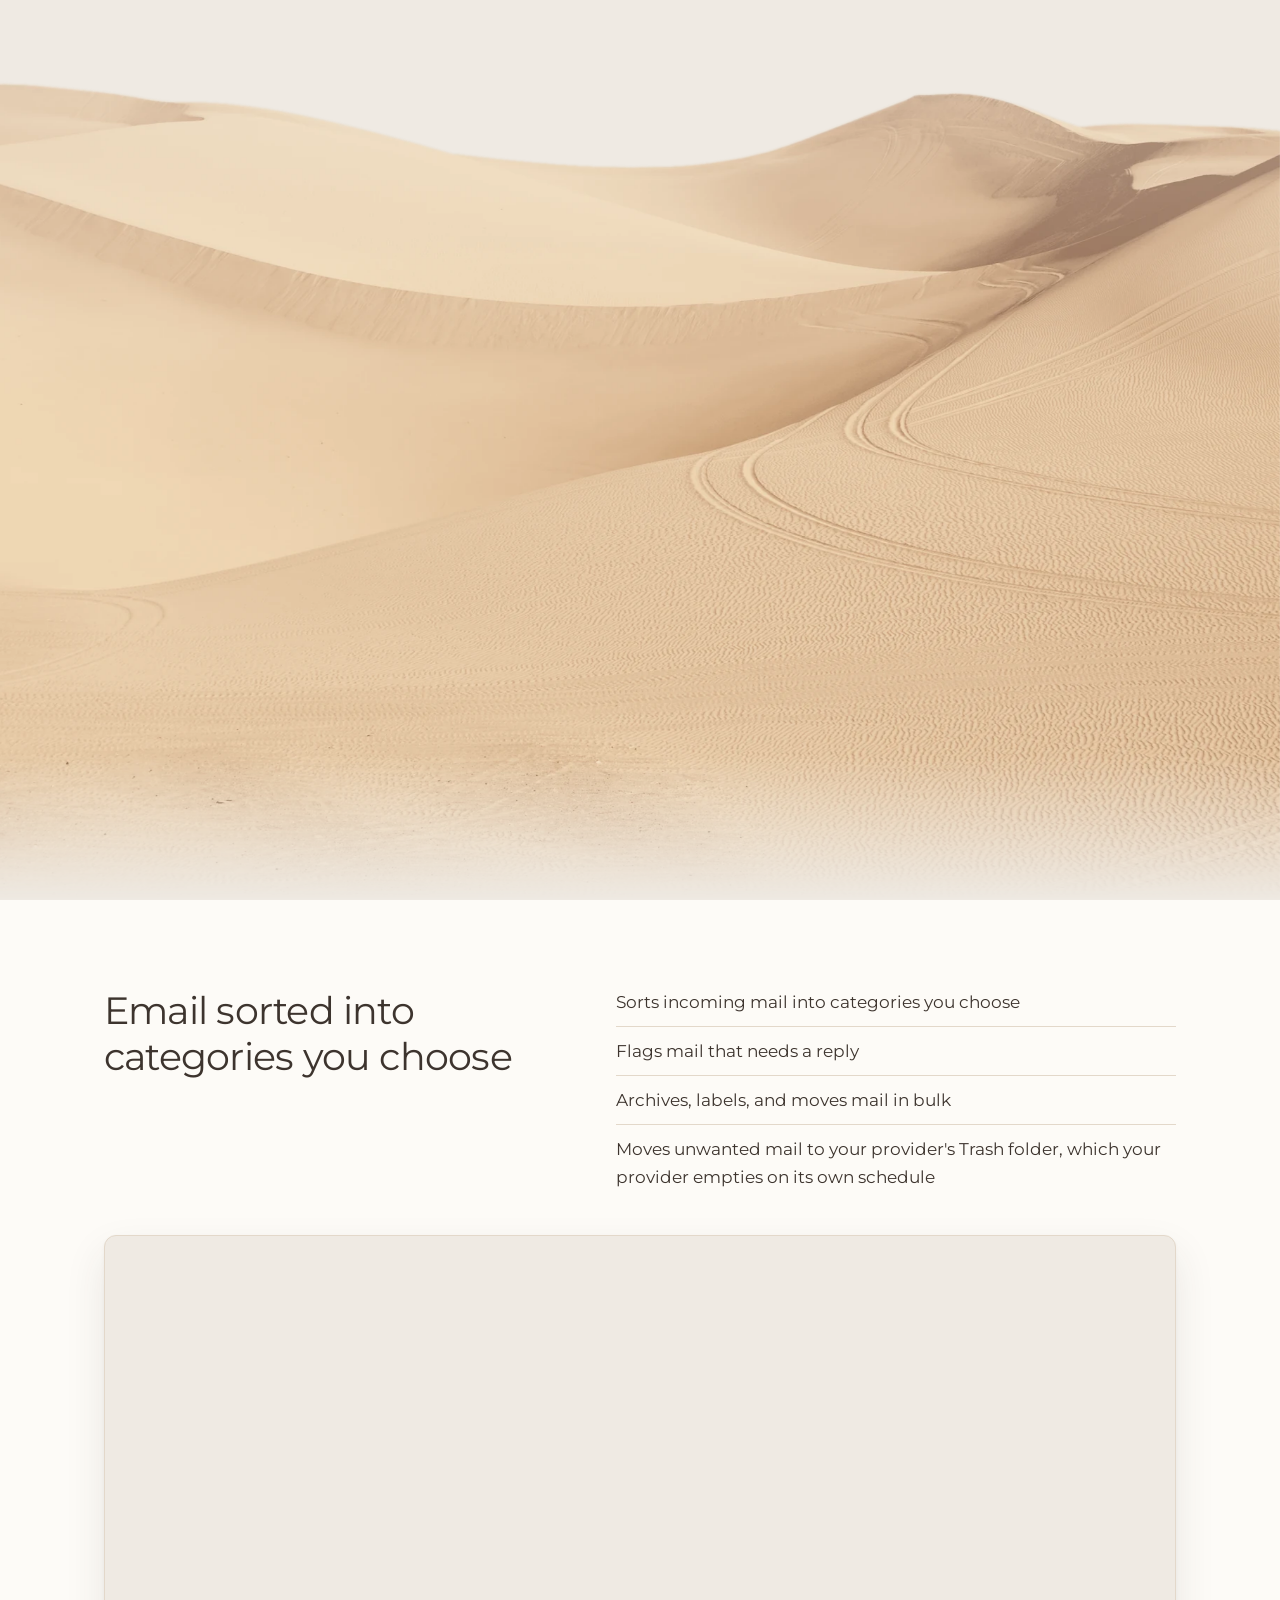
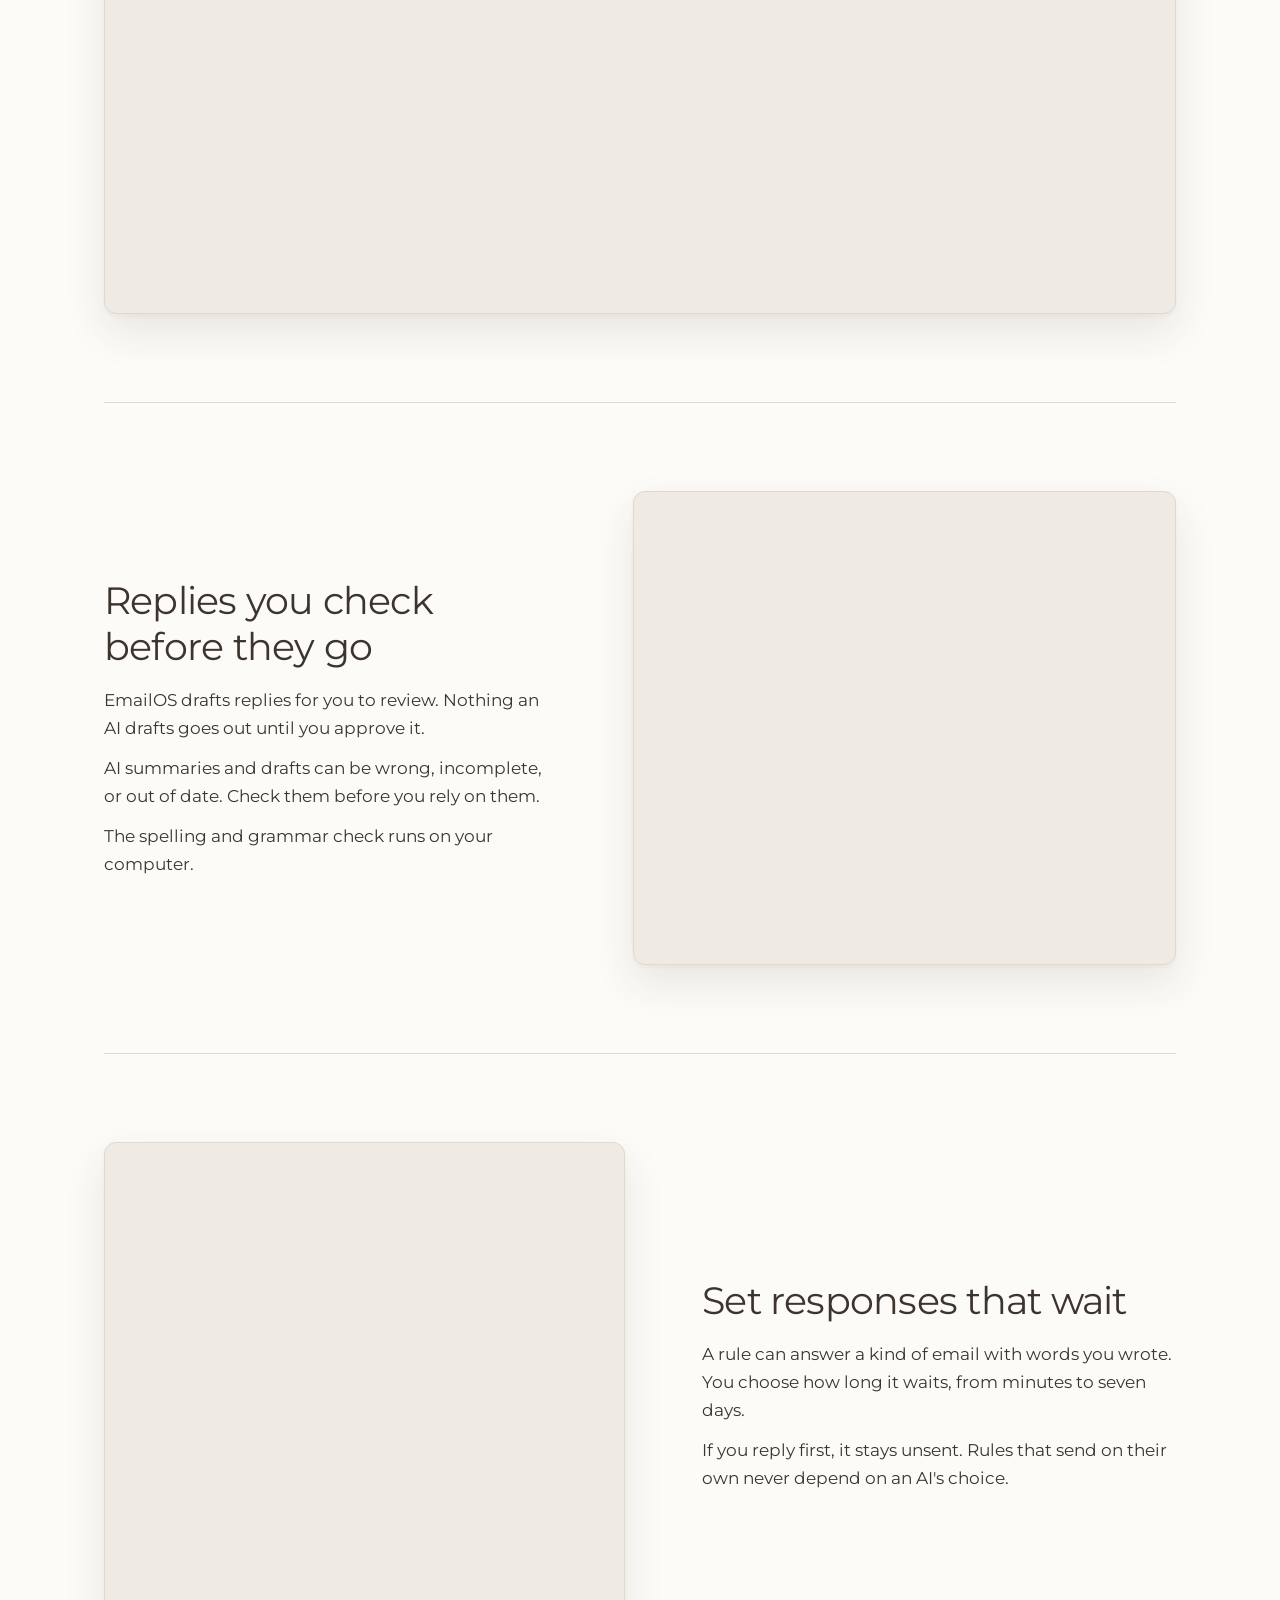
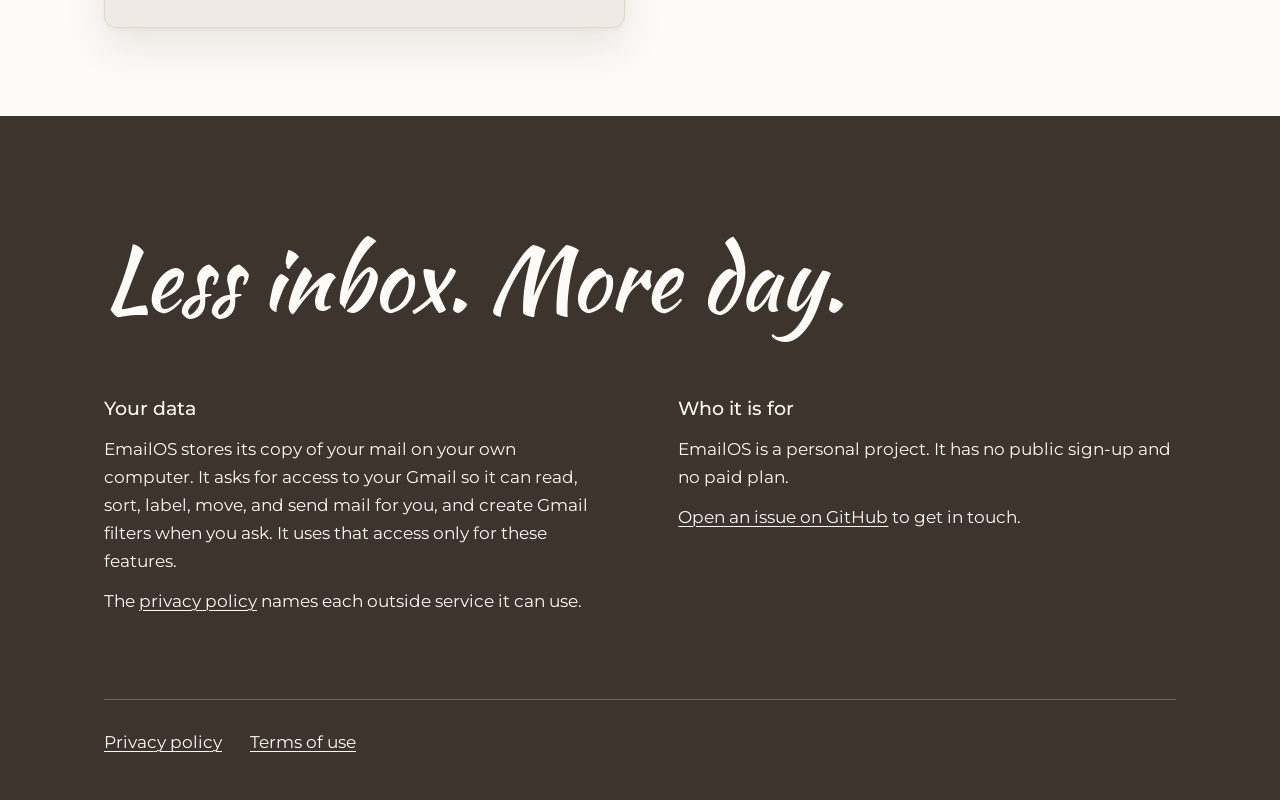
==== commit 261b7ae7: "Lock sideways movement" ====
--- a/index.html
+++ b/index.html
@@ -19,7 +19,7 @@
 <meta property="og:image" content="https://cyclone123ok.github.io/emailos-site/assets/dunes-1000.webp">
 <link rel="icon" href="assets/icon.svg" type="image/svg+xml">
 <link rel="preload" href="assets/montserrat.woff2" as="font" type="font/woff2" crossorigin>
-<link rel="stylesheet" href="style.css?v=9">
+<link rel="stylesheet" href="style.css?v=10">
 <script src="intro.js?v=6"></script>
 </head>
 <body class="home">
--- a/style.css
+++ b/style.css
@@ -46,12 +46,15 @@
 * { box-sizing: border-box; }
 
 html {
+  overflow-x: hidden;
+  overscroll-behavior-x: none;
   scroll-behavior: smooth;
   scrollbar-color: var(--pick) var(--bg);
   -webkit-text-size-adjust: 100%;
 }
 
 body {
+  overflow-x: clip;
   margin: 0;
   background: var(--bg);
   color: var(--ink);
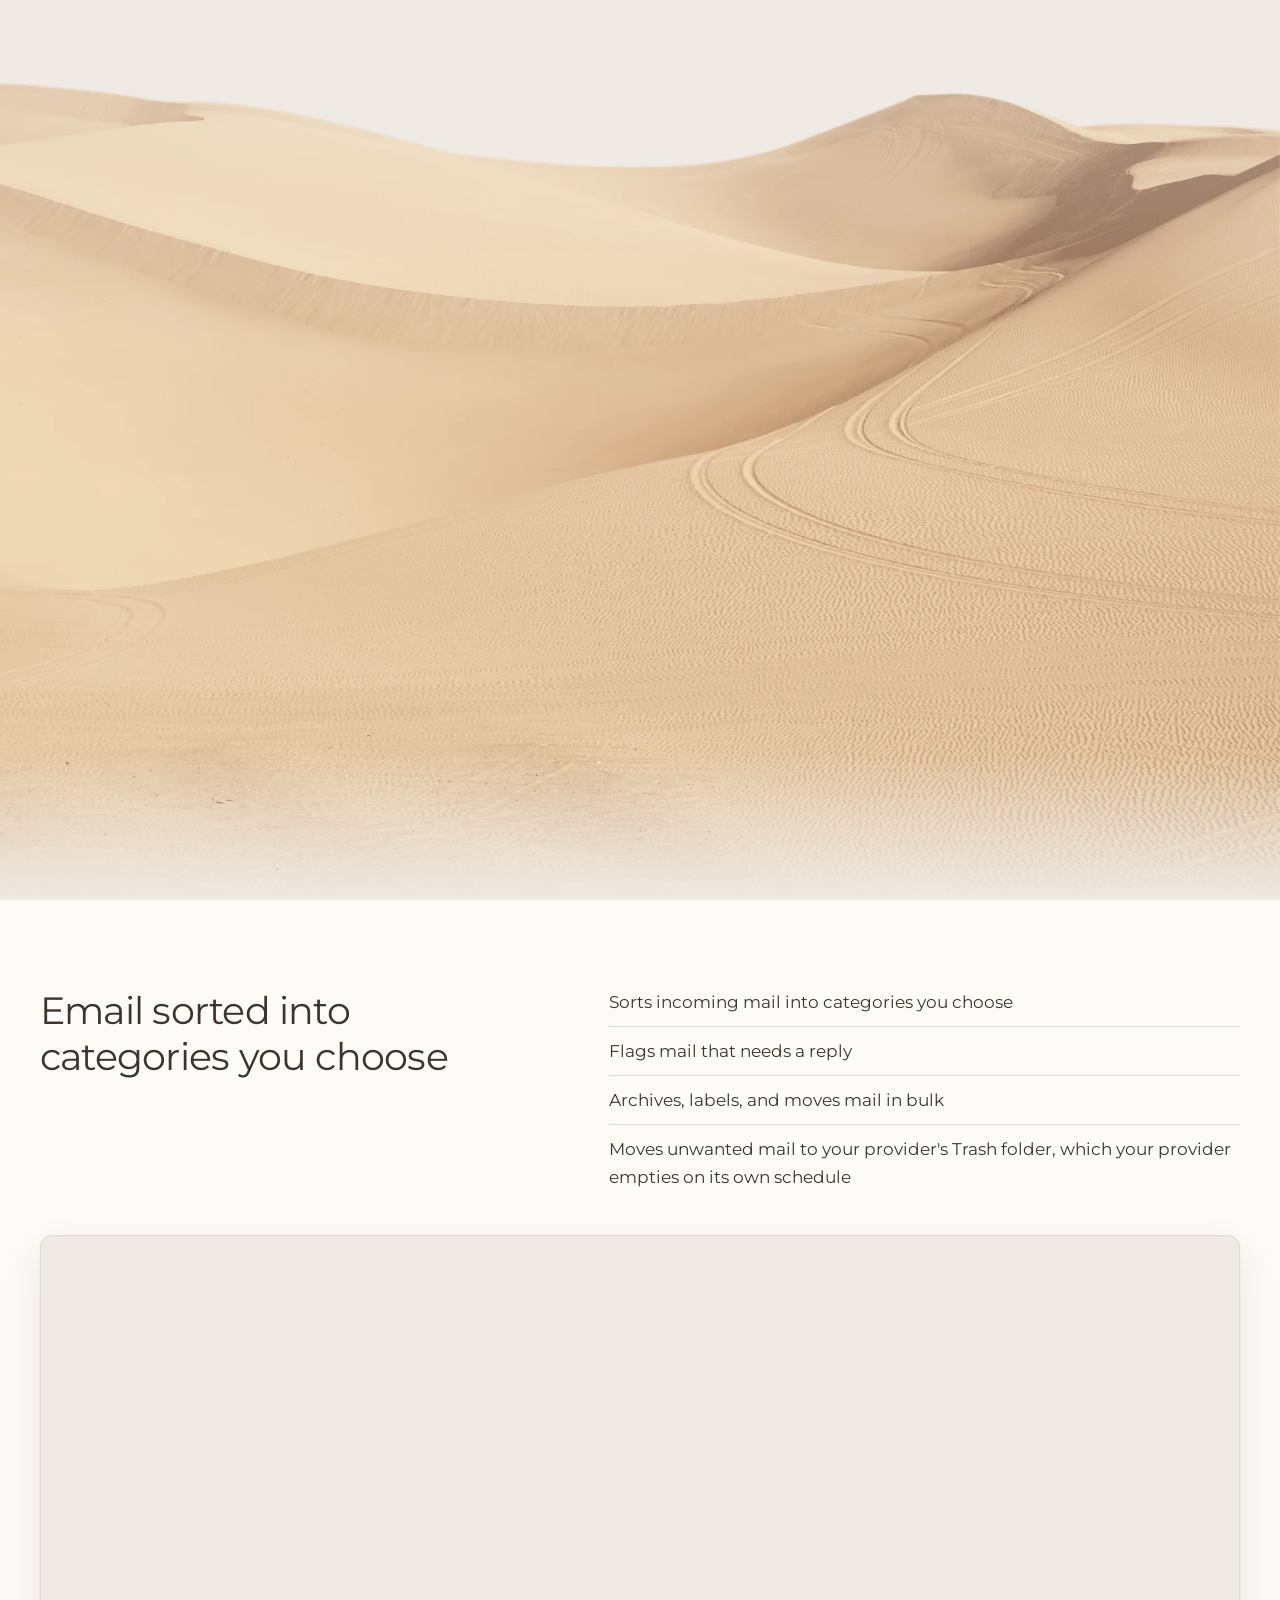
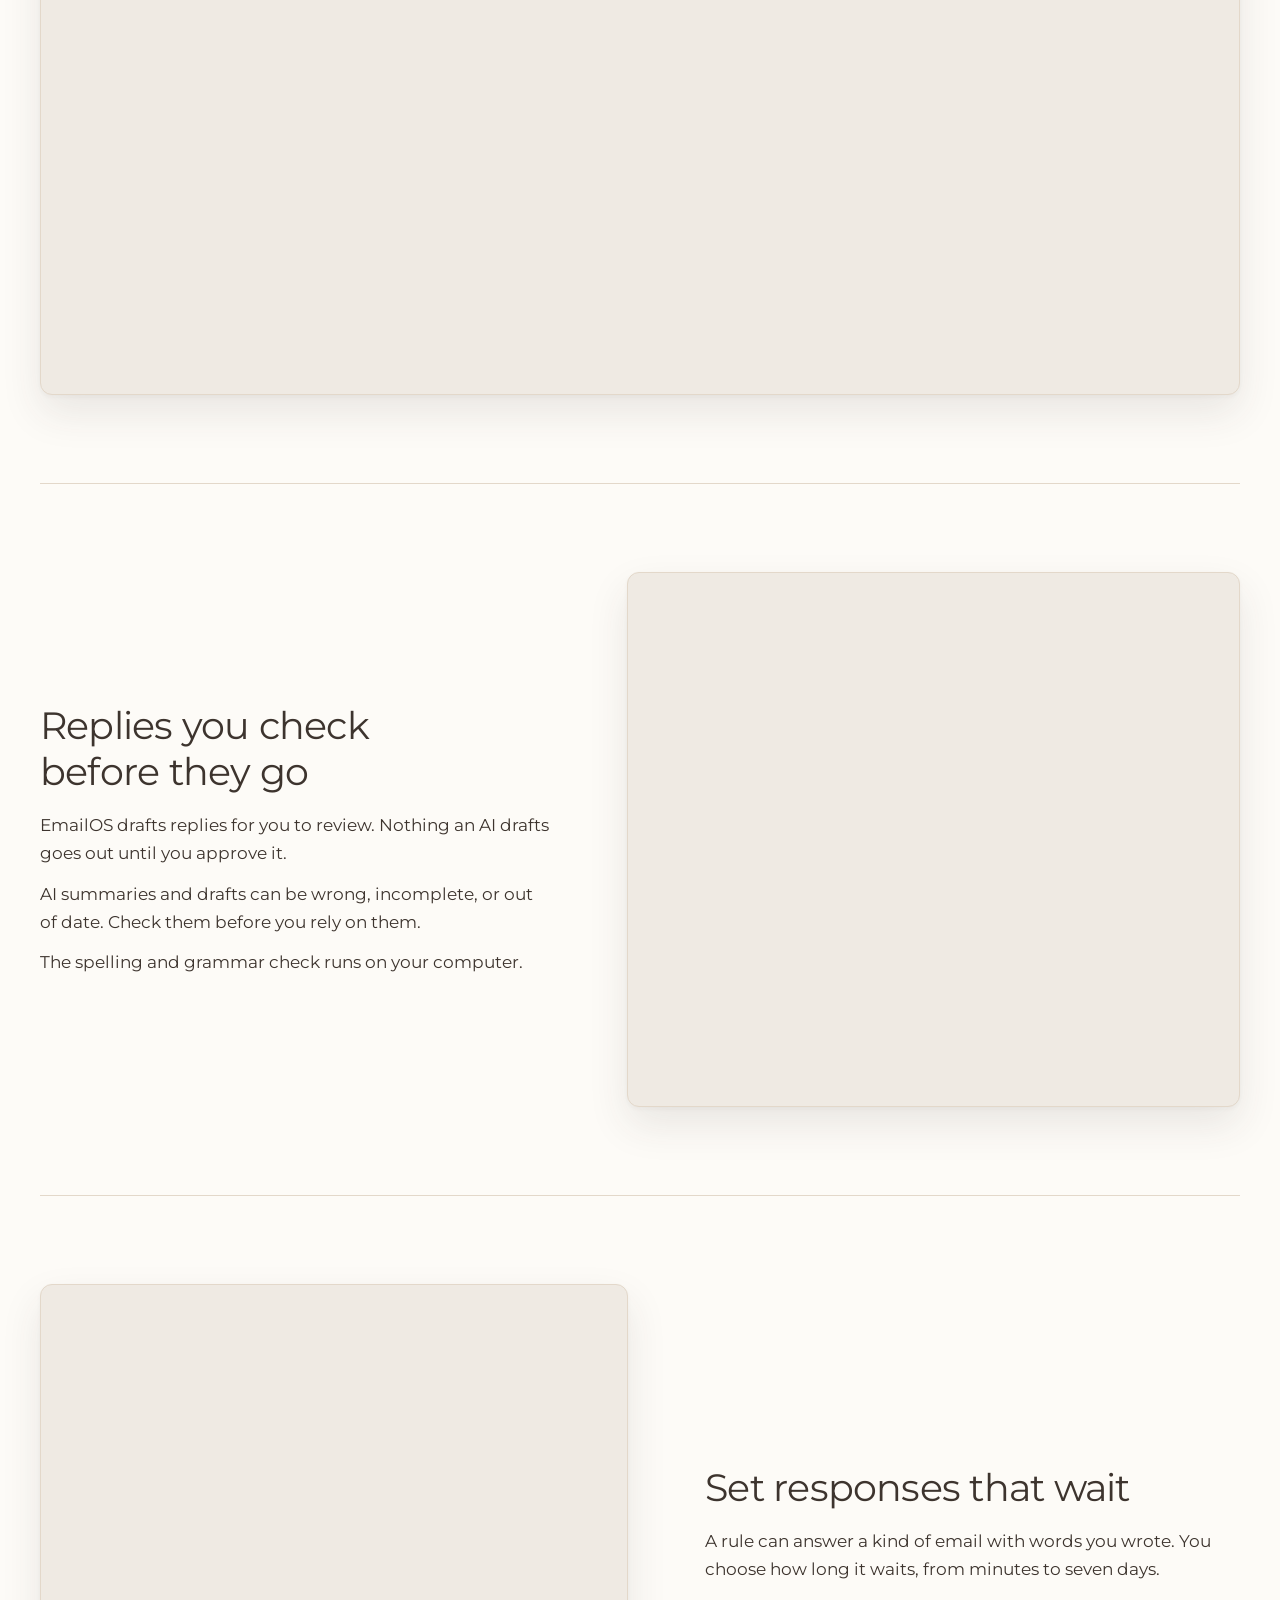
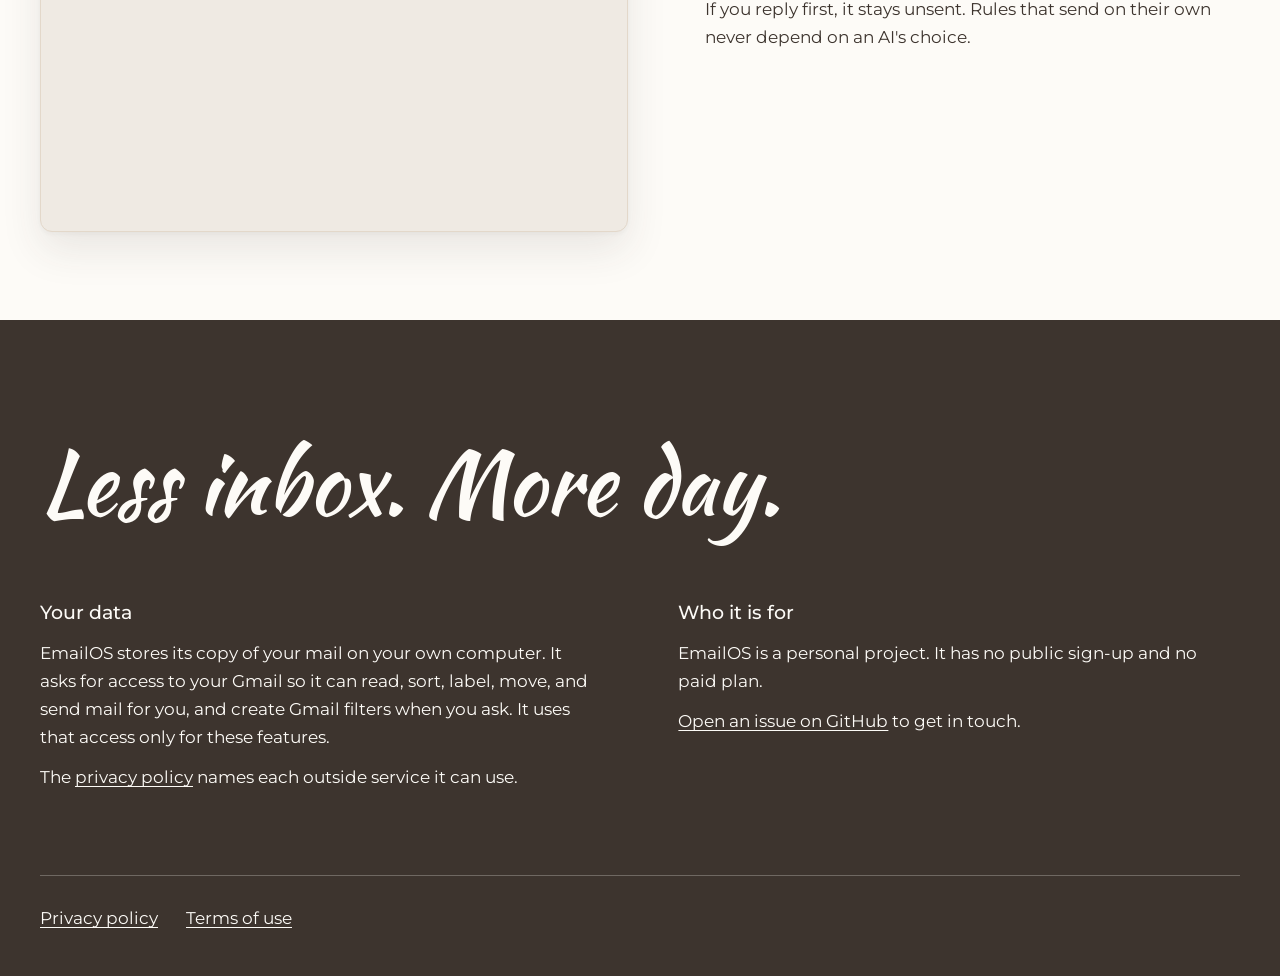
==== commit 5af42084: "Wider layout and Search Console file" ====
--- a/index.html
+++ b/index.html
@@ -19,7 +19,7 @@
 <meta property="og:image" content="https://cyclone123ok.github.io/emailos-site/assets/dunes-1000.webp">
 <link rel="icon" href="assets/icon.svg" type="image/svg+xml">
 <link rel="preload" href="assets/montserrat.woff2" as="font" type="font/woff2" crossorigin>
-<link rel="stylesheet" href="style.css?v=10">
+<link rel="stylesheet" href="style.css?v=11">
 <script src="intro.js?v=6"></script>
 </head>
 <body class="home">
@@ -55,8 +55,8 @@
       </ul>
     </div>
     <picture class="shot">
-      <source media="(prefers-color-scheme: dark)" srcset="assets/app-home-800-dark.webp 800w, assets/app-home-dark.webp 1500w" sizes="(max-width: 72rem) 100vw, 1072px">
-      <img src="assets/app-home-light.webp" srcset="assets/app-home-800-light.webp 800w, assets/app-home-light.webp 1500w" sizes="(max-width: 72rem) 100vw, 1072px" width="1500" height="949" loading="lazy" decoding="async" alt="The EmailOS home screen with demo mail: replies owed, tasks, and a board of categories with email counts.">
+      <source media="(prefers-color-scheme: dark)" srcset="assets/app-home-800-dark.webp 800w, assets/app-home-dark.webp 1500w" sizes="(max-width: 80rem) 100vw, 1200px">
+      <img src="assets/app-home-light.webp" srcset="assets/app-home-800-light.webp 800w, assets/app-home-light.webp 1500w" sizes="(max-width: 80rem) 100vw, 1200px" width="1500" height="949" loading="lazy" decoding="async" alt="The EmailOS home screen with demo mail: replies owed, tasks, and a board of categories with email counts.">
     </picture>
   </section>
 
--- a/style.css
+++ b/style.css
@@ -282,7 +282,7 @@
 .top a:hover { text-decoration: underline; text-decoration-thickness: 1px; text-underline-offset: 4px; }
 
 main {
-  width: min(100%, 72rem);
+  width: min(100%, 80rem);
   margin: 0 auto;
   padding: clamp(40px, 7vw, 88px) clamp(16px, 5vw, 40px) 0;
   scroll-margin-top: 24px;
@@ -331,7 +331,7 @@
 }
 
 .close-in {
-  width: calc(min(100%, 72rem) - 2 * clamp(16px, 5vw, 40px));
+  width: calc(min(100%, 80rem) - 2 * clamp(16px, 5vw, 40px));
   margin: 0 auto;
 }
 
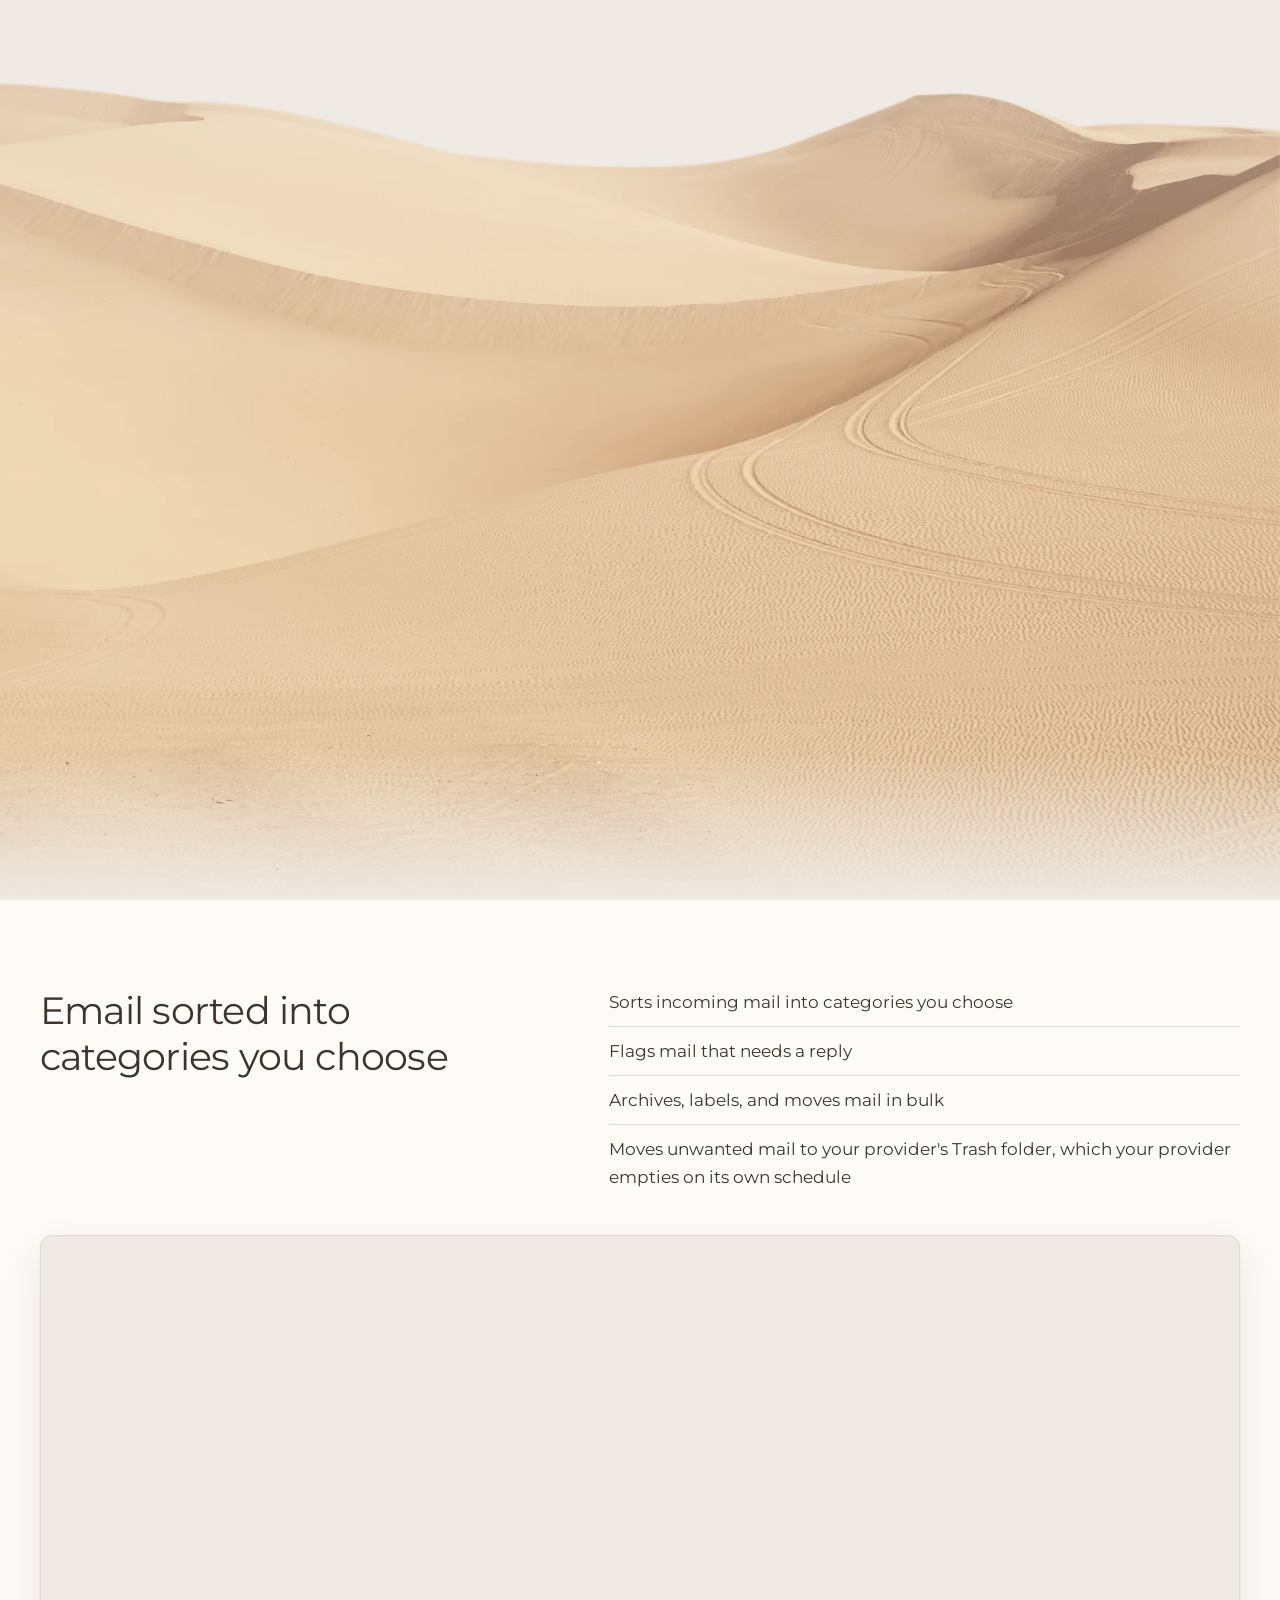
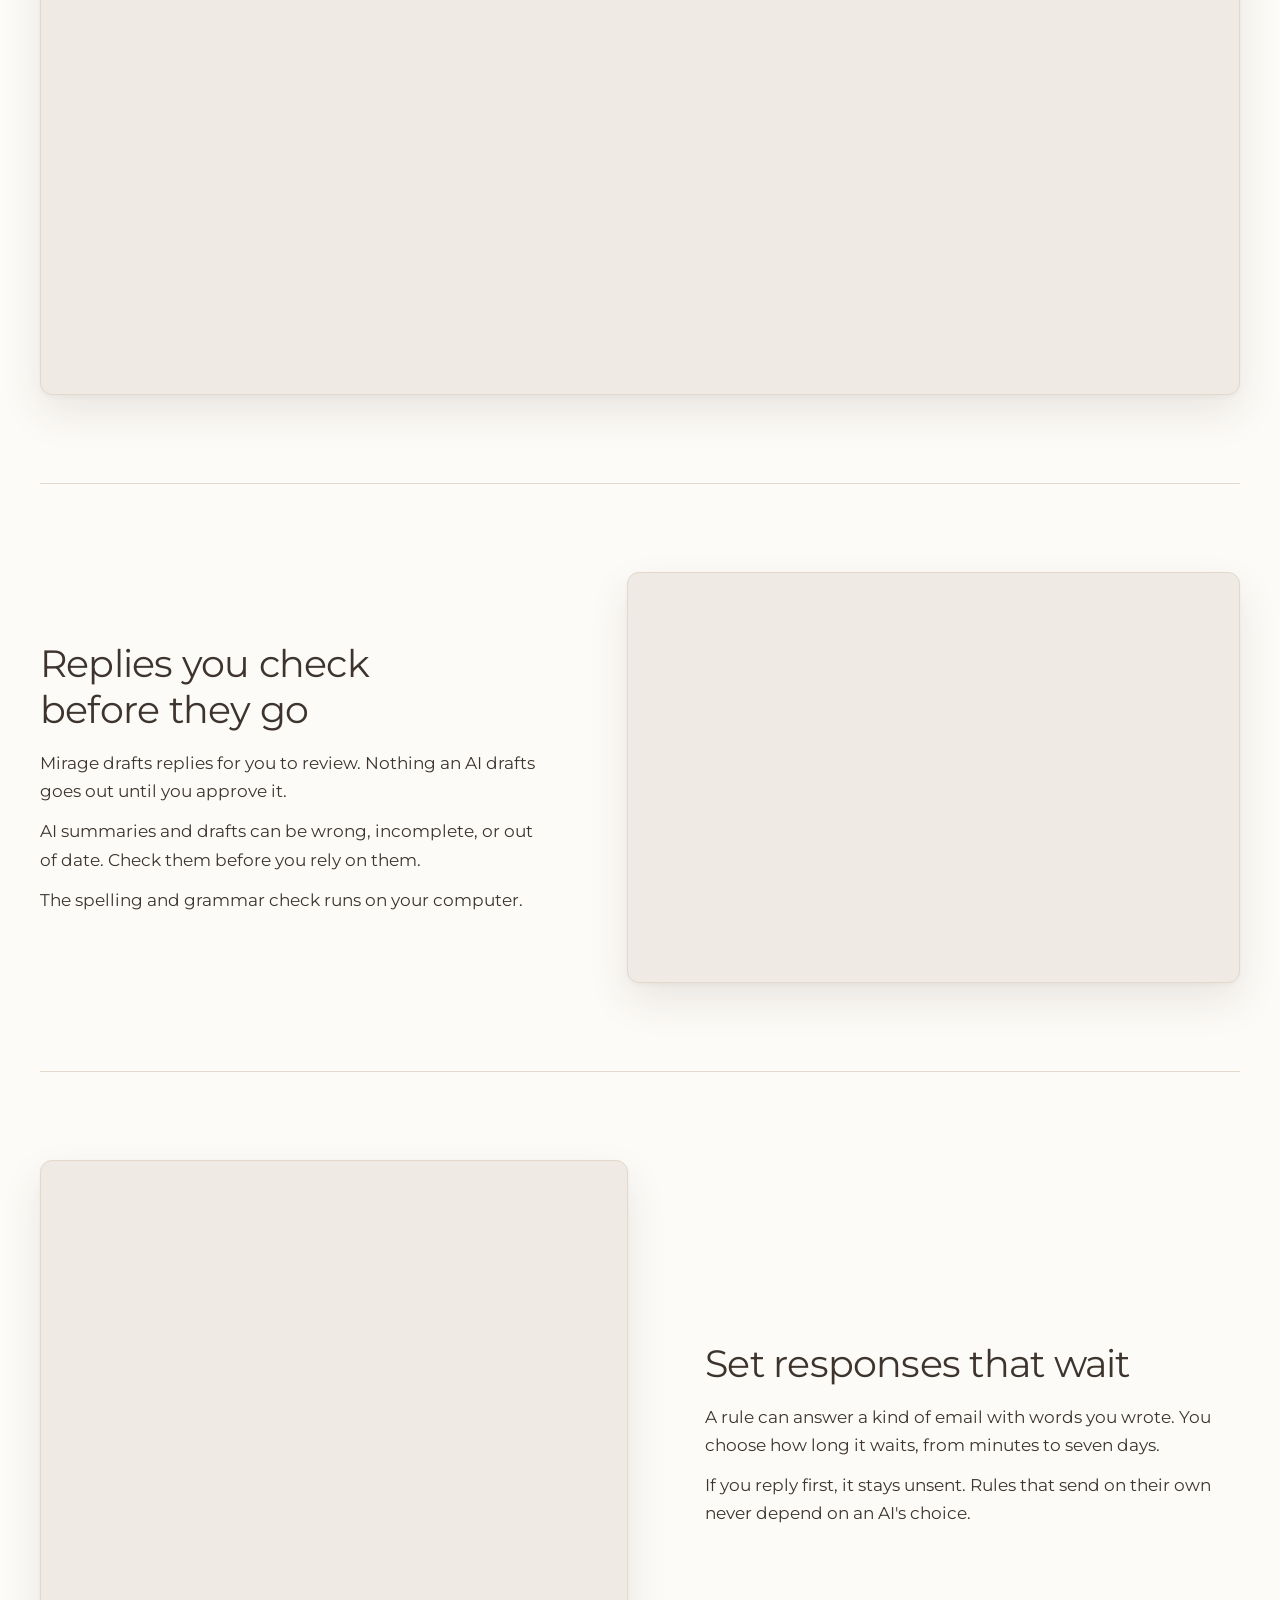
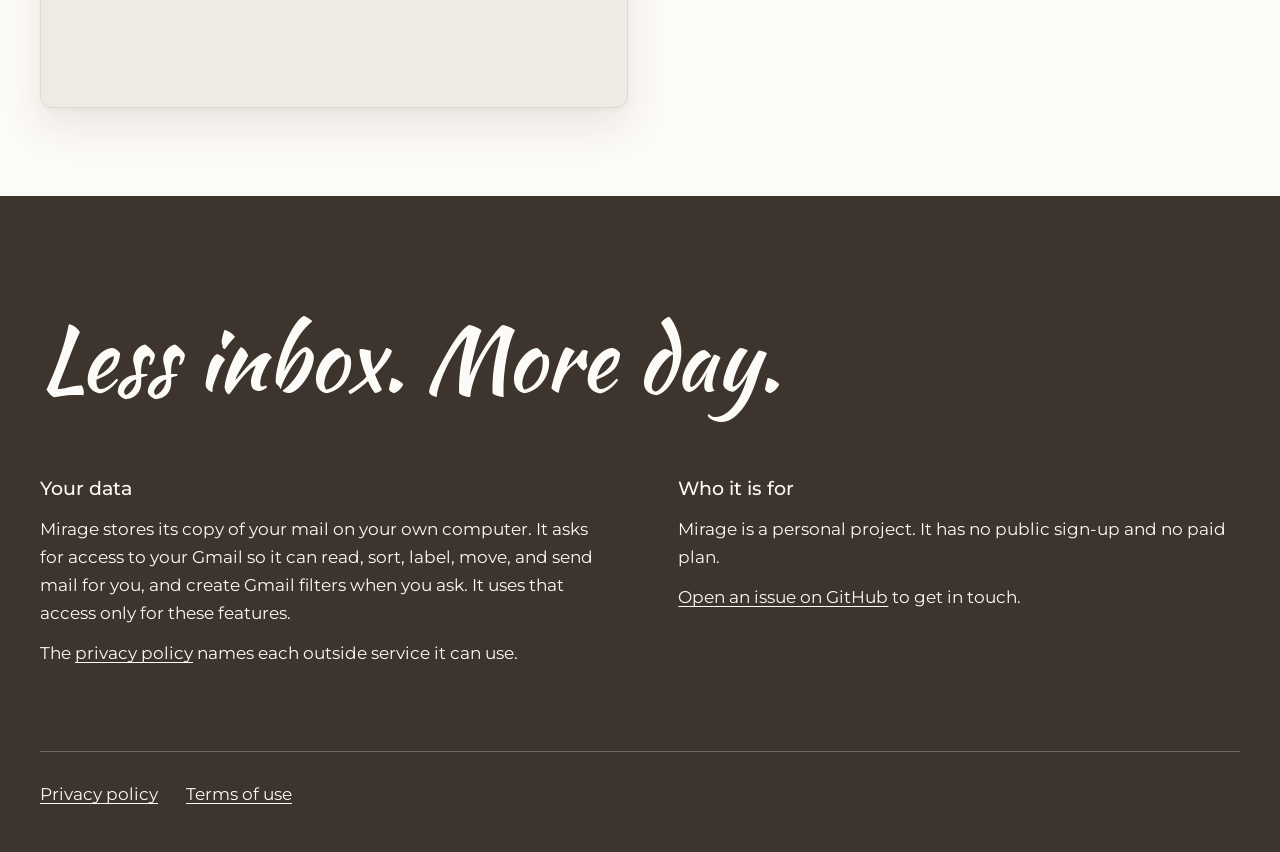
==== commit 2ff518a4: "Rename the site to Mirage" ====
--- a/index.html
+++ b/index.html
@@ -7,19 +7,19 @@
 <meta name="page-type" content="software">
 <meta name="site-kind" content="software">
 <meta name="referrer" content="strict-origin-when-cross-origin">
-<title>EmailOS | Less inbox. More day.</title>
-<meta name="description" content="EmailOS is a personal email app that runs on your own computer.">
+<title>Mirage | Less inbox. More day.</title>
+<meta name="description" content="Mirage is a personal email app that runs on your own computer.">
 <link rel="canonical" href="https://cyclone123ok.github.io/emailos-site/">
 <meta name="theme-color" content="#efeae3" media="(prefers-color-scheme: light)">
 <meta name="theme-color" content="#2f2823" media="(prefers-color-scheme: dark)">
 <meta property="og:type" content="website">
-<meta property="og:title" content="EmailOS | Less inbox. More day.">
-<meta property="og:description" content="EmailOS is a personal email app that runs on your own computer.">
+<meta property="og:title" content="Mirage | Less inbox. More day.">
+<meta property="og:description" content="Mirage is a personal email app that runs on your own computer.">
 <meta property="og:url" content="https://cyclone123ok.github.io/emailos-site/">
 <meta property="og:image" content="https://cyclone123ok.github.io/emailos-site/assets/dunes-1000.webp">
 <link rel="icon" href="assets/icon.svg" type="image/svg+xml">
 <link rel="preload" href="assets/montserrat.woff2" as="font" type="font/woff2" crossorigin>
-<link rel="stylesheet" href="style.css?v=11">
+<link rel="stylesheet" href="style.css?v=12">
 <script src="intro.js?v=6"></script>
 </head>
 <body class="home">
@@ -36,10 +36,10 @@
     <img class="hero-dunes" width="3200" height="1280" src="assets/dunes-1000.webp" srcset="assets/dunes-1000.webp 1000w, assets/dunes.webp 2400w" sizes="100vw" alt="" fetchpriority="high" decoding="async">
   </picture>
   <div class="hero-brand">
-    <h1><img src="assets/icon.svg" alt="" width="72" height="72"><span>EmailOS</span></h1>
+    <h1><img src="assets/icon.svg" alt="" width="72" height="72"><span>Mirage</span></h1>
     <p class="hero-slogan">Less inbox. More day.</p>
-    <p class="lead">EmailOS is a personal email app that runs on your own computer.</p>
-    <a class="action" href="#what">See what EmailOS does<svg viewBox="0 0 24 24" width="18" height="18" fill="none" stroke="currentColor" stroke-width="1.8" stroke-linecap="round" stroke-linejoin="round" aria-hidden="true"><path d="M5 9l7 7 7-7"/></svg></a>
+    <p class="lead">Mirage is a personal email app that runs on your own computer.</p>
+    <a class="action" href="#what">See what Mirage does<svg viewBox="0 0 24 24" width="18" height="18" fill="none" stroke="currentColor" stroke-width="1.8" stroke-linecap="round" stroke-linejoin="round" aria-hidden="true"><path d="M5 9l7 7 7-7"/></svg></a>
   </div>
 </header>
 
@@ -56,20 +56,20 @@
     </div>
     <picture class="shot">
       <source media="(prefers-color-scheme: dark)" srcset="assets/app-home-800-dark.webp 800w, assets/app-home-dark.webp 1500w" sizes="(max-width: 80rem) 100vw, 1200px">
-      <img src="assets/app-home-light.webp" srcset="assets/app-home-800-light.webp 800w, assets/app-home-light.webp 1500w" sizes="(max-width: 80rem) 100vw, 1200px" width="1500" height="949" loading="lazy" decoding="async" alt="The EmailOS home screen with demo mail: replies owed, tasks, and a board of categories with email counts.">
+      <img src="assets/app-home-light.webp" srcset="assets/app-home-800-light.webp 800w, assets/app-home-light.webp 1500w" sizes="(max-width: 80rem) 100vw, 1200px" width="1500" height="949" loading="lazy" decoding="async" alt="The Mirage home screen with demo mail: replies owed, tasks, and a board of categories with email counts.">
     </picture>
   </section>
 
   <section class="split" aria-labelledby="write-title">
     <div class="copy">
       <h2 id="write-title">Replies you check before they go</h2>
-      <p>EmailOS drafts replies for you to review. Nothing an AI drafts goes out until you approve it.</p>
+      <p>Mirage drafts replies for you to review. Nothing an AI drafts goes out until you approve it.</p>
       <p>AI summaries and drafts can be wrong, incomplete, or out of date. Check them before you rely on them.</p>
       <p>The spelling and grammar check runs on your computer.</p>
     </div>
     <picture class="shot">
       <source media="(prefers-color-scheme: dark)" srcset="assets/app-write-dark.webp">
-      <img src="assets/app-write-light.webp" width="837" height="730" loading="lazy" decoding="async" alt="A draft in EmailOS with spelling mistakes underlined and a suggested correction.">
+      <img src="assets/app-write-light.webp" width="837" height="560" loading="lazy" decoding="async" alt="A draft in Mirage with spelling mistakes underlined and a suggested correction.">
     </picture>
   </section>
 
@@ -81,7 +81,7 @@
     </div>
     <picture class="shot">
       <source media="(prefers-color-scheme: dark)" srcset="assets/app-rules-dark.webp">
-      <img src="assets/app-rules-light.webp" width="966" height="900" loading="lazy" decoding="async" alt="The EmailOS Automation page with a rule form, a reply box, and a wait of 10 minutes before replying.">
+      <img src="assets/app-rules-light.webp" width="966" height="900" loading="lazy" decoding="async" alt="The Mirage Automation page with a rule form, a reply box, and a wait of 10 minutes before replying.">
     </picture>
   </section>
 
@@ -93,12 +93,12 @@
     <div class="close-grid">
       <div>
         <h3>Your data</h3>
-        <p>EmailOS stores its copy of your mail on your own computer. It asks for access to your Gmail so it can read, sort, label, move, and send mail for you, and create Gmail filters when you ask. It uses that access only for these features.</p>
+        <p>Mirage stores its copy of your mail on your own computer. It asks for access to your Gmail so it can read, sort, label, move, and send mail for you, and create Gmail filters when you ask. It uses that access only for these features.</p>
         <p>The <a href="privacy.html">privacy policy</a> names each outside service it can use.</p>
       </div>
       <div>
         <h3>Who it is for</h3>
-        <p>EmailOS is a personal project. It has no public sign-up and no paid plan.</p>
+        <p>Mirage is a personal project. It has no public sign-up and no paid plan.</p>
         <p><a href="https://github.com/cyclone123ok/emailos-site/issues">Open an issue on GitHub</a> to get in touch.</p>
       </div>
     </div>
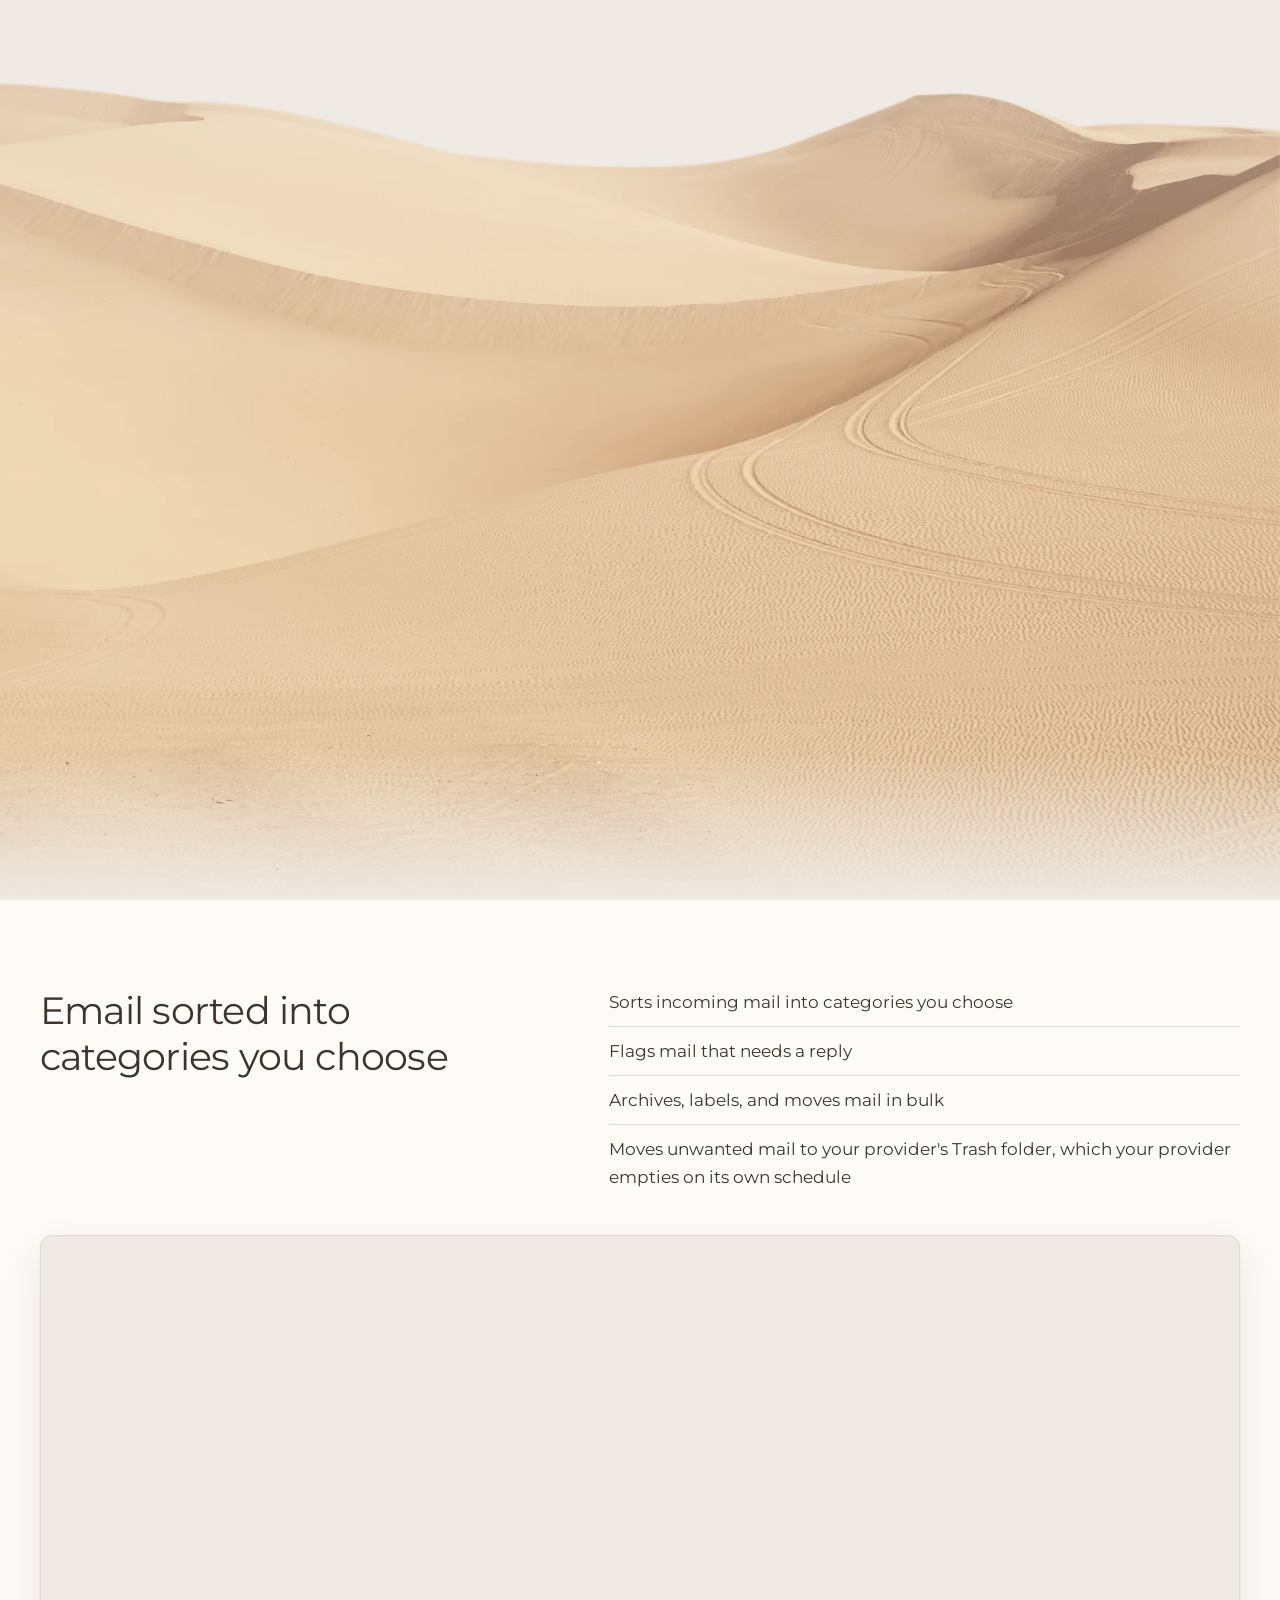
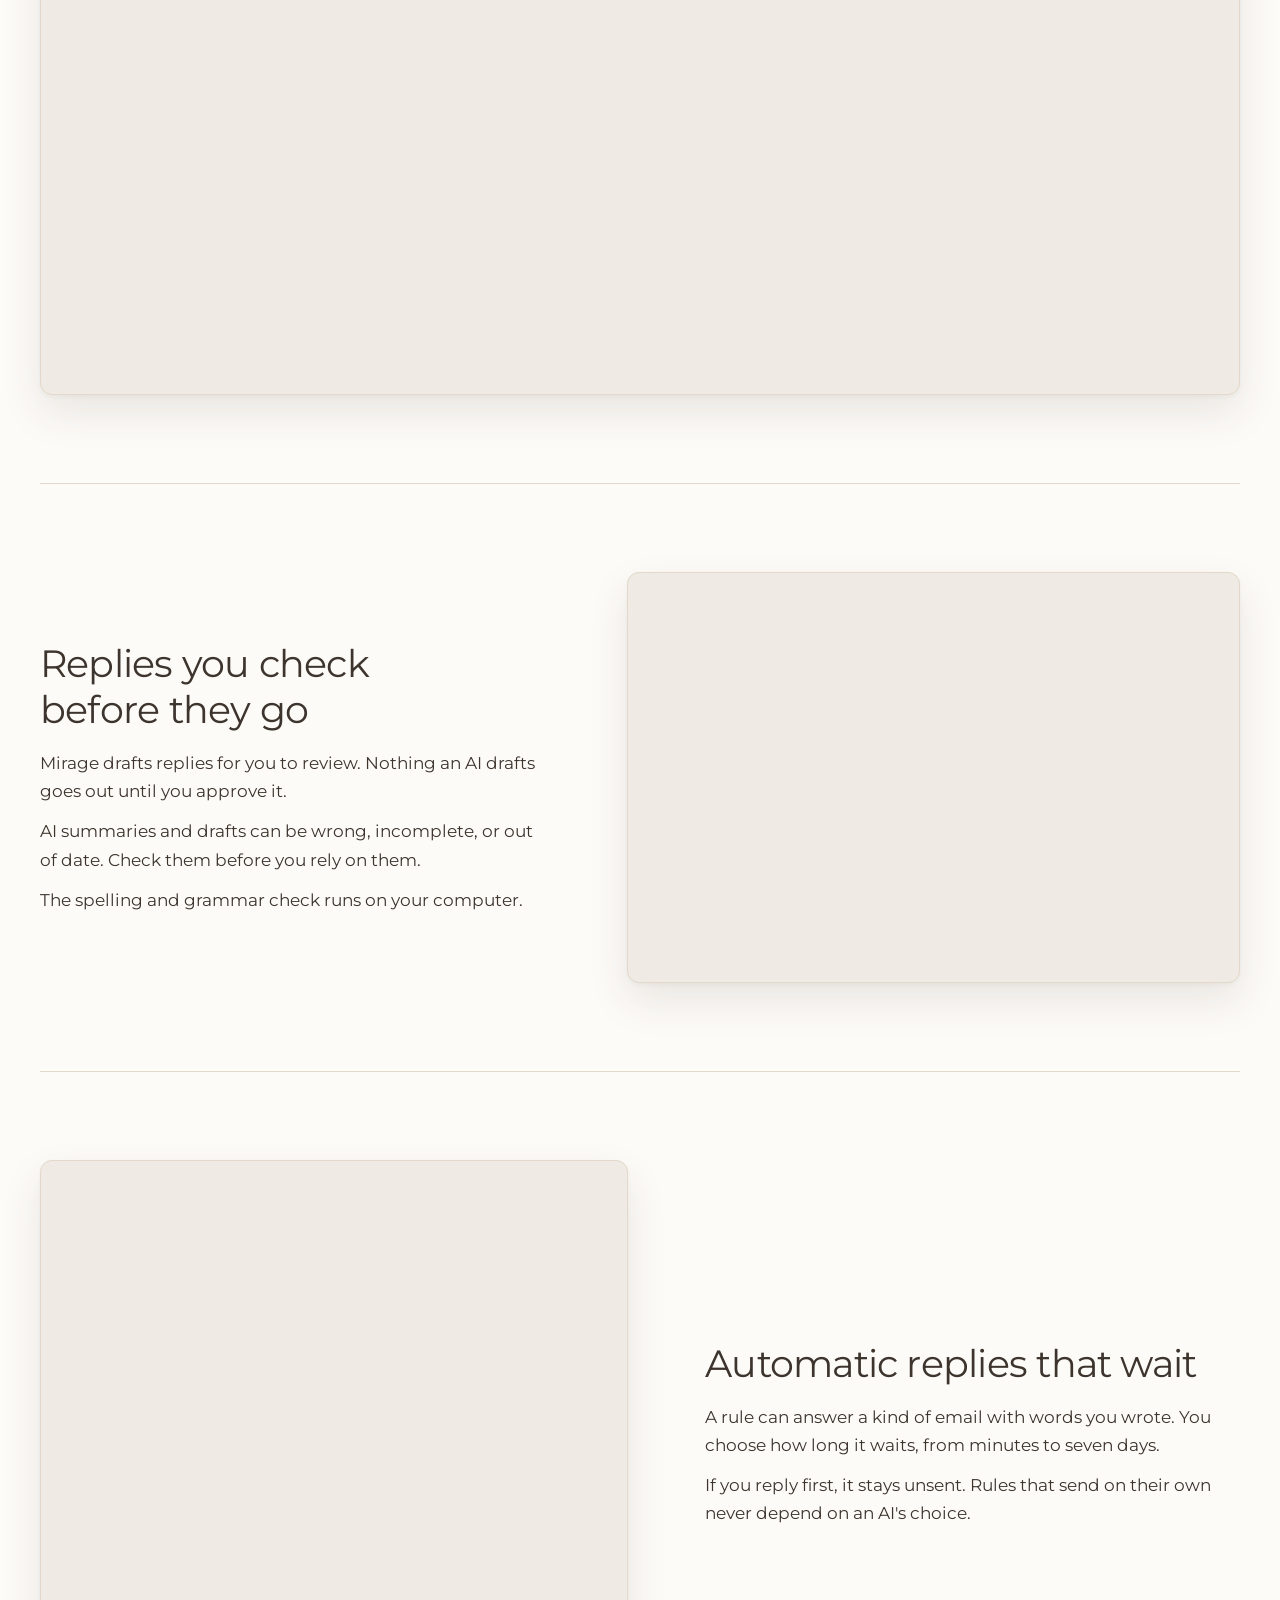
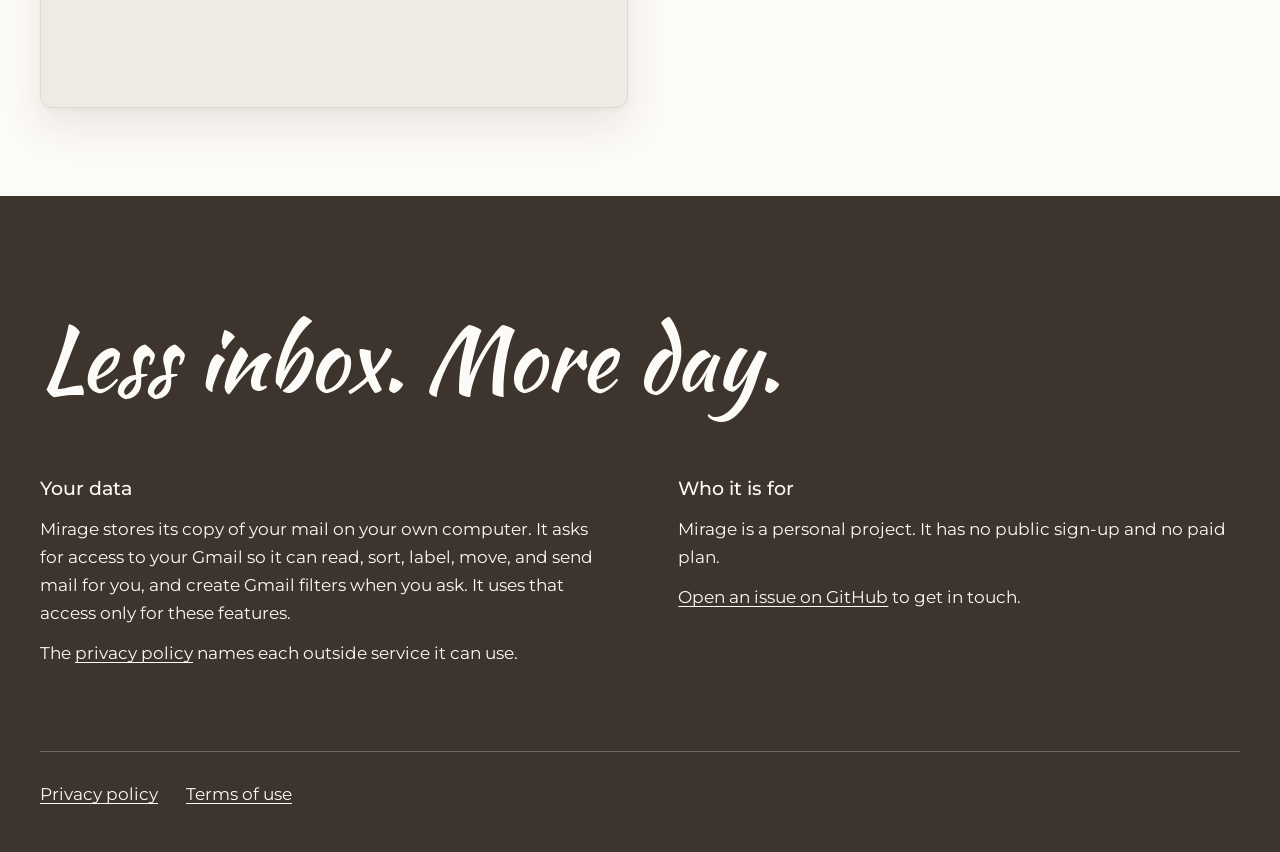
==== commit b454c3e0: "Use the name Automatic replies" ====
--- a/index.html
+++ b/index.html
@@ -19,7 +19,7 @@
 <meta property="og:image" content="https://cyclone123ok.github.io/emailos-site/assets/dunes-1000.webp">
 <link rel="icon" href="assets/icon.svg" type="image/svg+xml">
 <link rel="preload" href="assets/montserrat.woff2" as="font" type="font/woff2" crossorigin>
-<link rel="stylesheet" href="style.css?v=12">
+<link rel="stylesheet" href="style.css?v=13">
 <script src="intro.js?v=6"></script>
 </head>
 <body class="home">
@@ -75,7 +75,7 @@
 
   <section class="split flip" aria-labelledby="rules-title">
     <div class="copy">
-      <h2 id="rules-title">Set responses that wait</h2>
+      <h2 id="rules-title">Automatic replies that wait</h2>
       <p>A rule can answer a kind of email with words you wrote. You choose how long it waits, from minutes to seven days.</p>
       <p>If you reply first, it stays unsent. Rules that send on their own never depend on an AI's choice.</p>
     </div>
